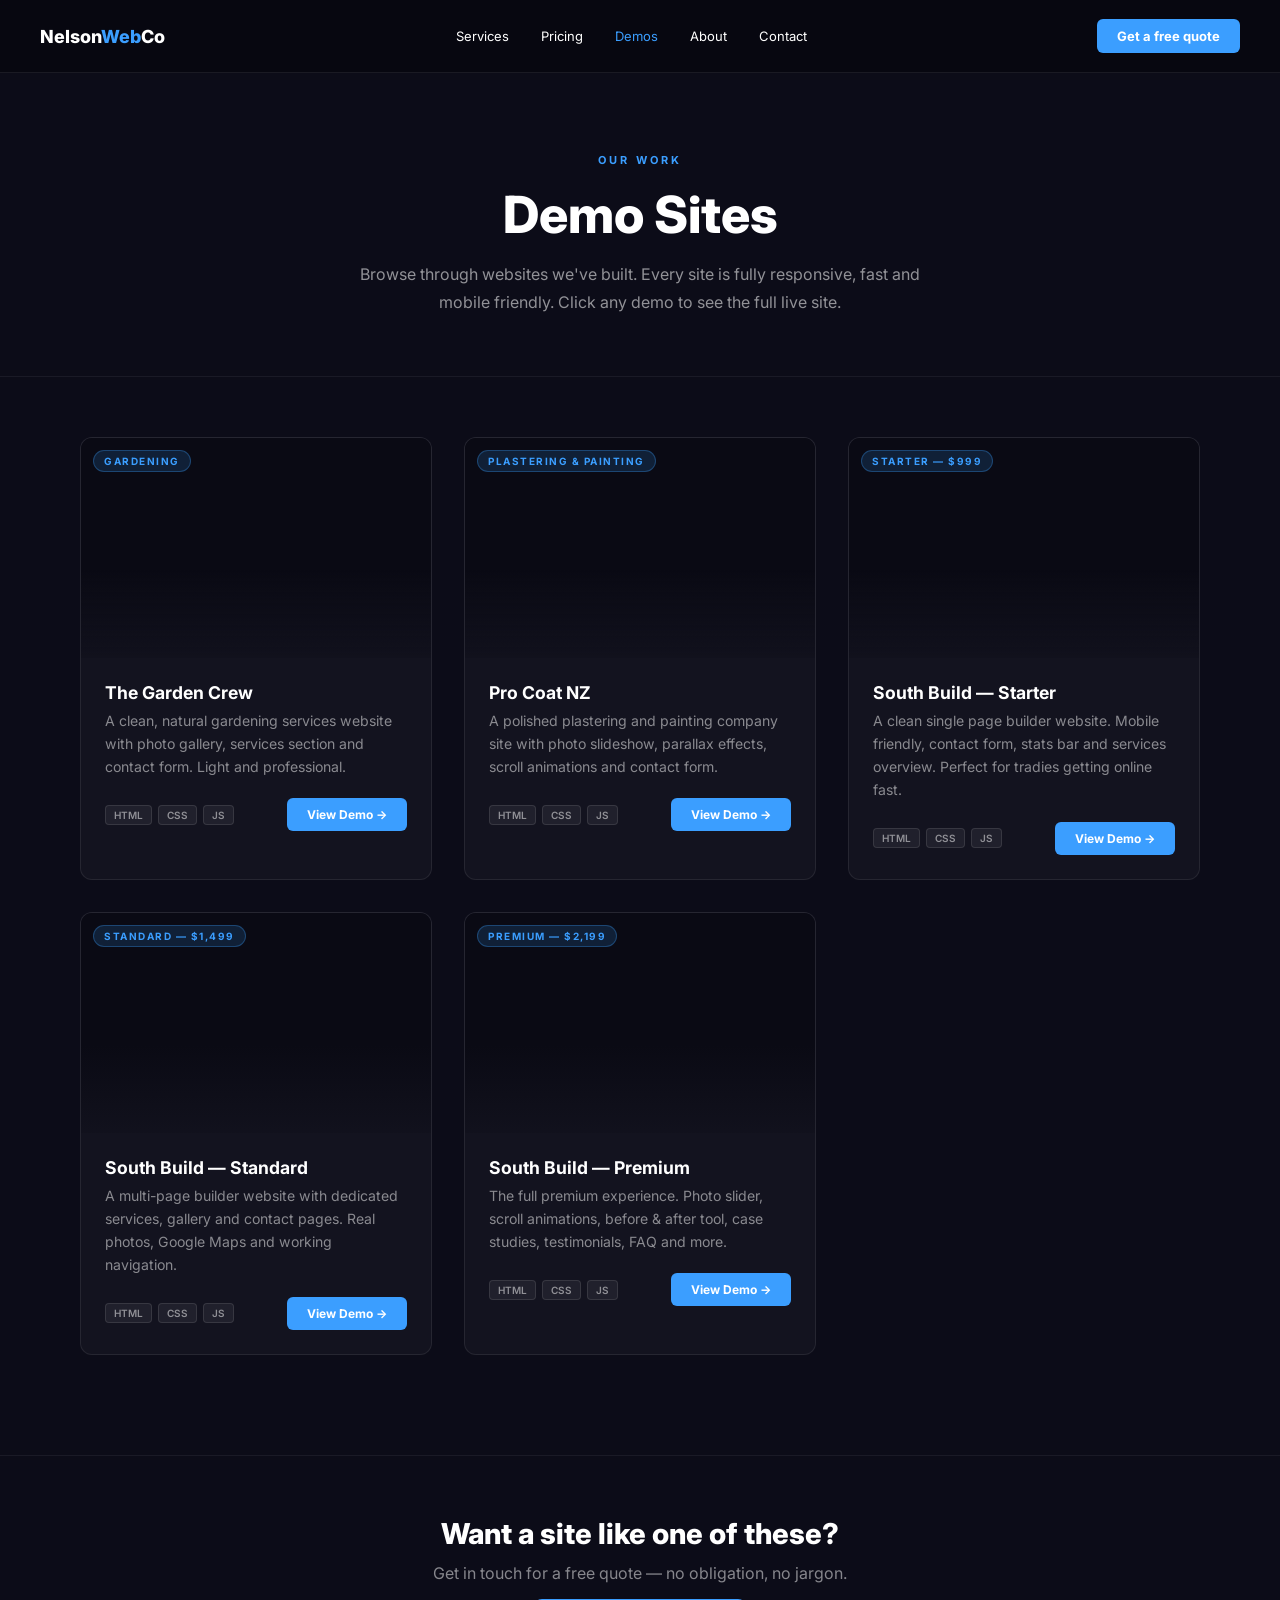
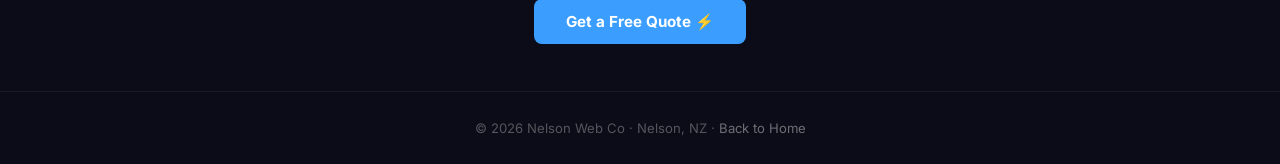
==== demos.html @ 29612edc "Add files via upload" ====
<!DOCTYPE html>
<html lang="en">
<head>
<meta charset="UTF-8">
<meta name="viewport" content="width=device-width, initial-scale=1.0">
<title>Demos | Nelson Web Co</title>
<link rel="preconnect" href="https://fonts.googleapis.com">
<link rel="preconnect" href="https://fonts.gstatic.com" crossorigin>
<link href="https://fonts.googleapis.com/css2?family=Inter:wght@300;400;500;600;700&display=swap" rel="stylesheet">
<style>
  * { margin:0; padding:0; box-sizing:border-box; }
  html { scroll-behavior:smooth; }
  body { font-family:'Inter', sans-serif; background:#0c0c18; color:#fff; }

  /* NAV */
  .nav { display:flex; justify-content:space-between; align-items:center; padding:1.2rem 2.5rem; border-bottom:1px solid rgba(255,255,255,0.08); background:rgba(8,8,16,0.95); position:sticky; top:0; z-index:100; backdrop-filter:blur(10px); }
  .nav-logo { font-size:18px; font-weight:800; color:#fff; text-decoration:none; }
  .nav-logo span { color:#3b9eff; }
  .nav-links { display:flex; gap:2rem; }
  .nav-links a { font-size:13px; color:#fff; text-decoration:none; cursor:pointer; transition:color 0.2s; }
  .nav-links a:hover, .nav-links a.active { color:#3b9eff; }
  .nav-cta { background:#3b9eff; color:#fff; border:none; padding:9px 20px; border-radius:6px; font-size:13px; cursor:pointer; font-weight:700; transition:background 0.2s; text-decoration:none; }
  .nav-cta:hover { background:#2b8ef0; }

  /* HERO */
  .hero { padding:80px 2.5rem 60px; text-align:center; border-bottom:1px solid rgba(255,255,255,0.06); }
  .hero-label { font-size:11px; font-weight:700; letter-spacing:3px; text-transform:uppercase; color:#3b9eff; margin-bottom:16px; }
  .hero h1 { font-size:clamp(2rem, 5vw, 3.2rem); font-weight:800; margin-bottom:16px; }
  .hero p { color:rgba(255,255,255,0.55); font-size:1rem; max-width:560px; margin:0 auto; line-height:1.7; }

  /* DEMOS GRID */
  .demos { padding:60px 2.5rem 100px; max-width:1200px; margin:0 auto; }
  .demos-grid { display:grid; grid-template-columns:repeat(auto-fit, minmax(340px, 1fr)); gap:32px; }

  .demo-card {
    background:#13131f;
    border:1px solid rgba(255,255,255,0.08);
    border-radius:12px;
    overflow:hidden;
    transition:transform .3s ease, box-shadow .3s ease;
  }
  .demo-card:hover { transform:translateY(-6px); box-shadow:0 20px 40px rgba(0,0,0,0.4); }

  .demo-preview {
    position:relative; overflow:hidden;
    height:220px; background:#0a0a14;
  }
  .demo-preview iframe {
    width:200%; height:200%;
    transform:scale(0.5); transform-origin:top left;
    border:none; pointer-events:none;
  }
  .demo-preview-overlay {
    position:absolute; inset:0;
    background:linear-gradient(180deg, transparent 60%, rgba(19,19,31,0.8) 100%);
  }
  .demo-tag {
    position:absolute; top:12px; left:12px;
    background:rgba(59,158,255,0.15);
    border:1px solid rgba(59,158,255,0.3);
    color:#3b9eff; font-size:10px; font-weight:700;
    letter-spacing:1.5px; text-transform:uppercase;
    padding:4px 10px; border-radius:20px;
  }

  .demo-info { padding:24px; }
  .demo-info h3 { font-size:1.1rem; font-weight:700; margin-bottom:6px; }
  .demo-info p { color:rgba(255,255,255,0.5); font-size:.88rem; line-height:1.65; margin-bottom:20px; }
  .demo-footer { display:flex; align-items:center; justify-content:space-between; gap:12px; flex-wrap:wrap; }
  .demo-tech { display:flex; gap:6px; flex-wrap:wrap; }
  .demo-tech span {
    background:rgba(255,255,255,0.06);
    border:1px solid rgba(255,255,255,0.1);
    color:rgba(255,255,255,0.5);
    font-size:10px; font-weight:600;
    padding:3px 8px; border-radius:4px;
  }
  .demo-btn {
    background:#3b9eff; color:#fff;
    padding:9px 20px; border-radius:6px;
    font-size:12px; font-weight:700;
    text-decoration:none; white-space:nowrap;
    transition:background .2s;
  }
  .demo-btn:hover { background:#2b8ef0; }

  /* CTA */
  .cta { text-align:center; padding:60px 2.5rem; border-top:1px solid rgba(255,255,255,0.06); }
  .cta h2 { font-size:1.8rem; font-weight:800; margin-bottom:12px; }
  .cta p { color:rgba(255,255,255,0.5); margin-bottom:28px; }
  .cta-btn { background:#3b9eff; color:#fff; padding:13px 32px; border-radius:8px; font-size:.95rem; font-weight:700; text-decoration:none; transition:background .2s; }
  .cta-btn:hover { background:#2b8ef0; }

  /* FOOTER */
  footer { text-align:center; padding:28px; border-top:1px solid rgba(255,255,255,0.06); color:rgba(255,255,255,0.3); font-size:.82rem; }

  @media (max-width:768px) {
    .nav-links { display:none; }
    .demos-grid { grid-template-columns:1fr; }
    .hero { padding:60px 1.5rem 40px; }
    .demos { padding:40px 1.5rem 60px; }
  }
</style>
</head>
<body>

<nav class="nav">
  <a href="index.html" class="nav-logo">Nelson<span>Web</span>Co</a>
  <div class="nav-links">
    <a href="index.html#services">Services</a>
    <a href="index.html#pricing">Pricing</a>
    <a href="demos.html" class="active">Demos</a>
    <a href="index.html#about">About</a>
    <a href="index.html#contact">Contact</a>
  </div>
  <a href="index.html#contact" class="nav-cta">Get a free quote</a>
</nav>

<div class="hero">
  <div class="hero-label">Our Work</div>
  <h1>Demo Sites</h1>
  <p>Browse through websites we've built. Every site is fully responsive, fast and mobile friendly. Click any demo to see the full live site.</p>
</div>

<div class="demos">
  <div class="demos-grid">

    <!-- The Garden Crew -->
    <div class="demo-card">
      <div class="demo-preview">
        <iframe src="https://the-garden-crew.vercel.app" title="The Garden Crew"></iframe>
        <div class="demo-preview-overlay"></div>
        <div class="demo-tag">Gardening</div>
      </div>
      <div class="demo-info">
        <h3>The Garden Crew</h3>
        <p>A clean, natural gardening services website with photo gallery, services section and contact form. Light and professional.</p>
        <div class="demo-footer">
          <div class="demo-tech">
            <span>HTML</span><span>CSS</span><span>JS</span>
          </div>
          <a href="https://the-garden-crew.vercel.app" target="_blank" class="demo-btn">View Demo →</a>
        </div>
      </div>
    </div>

    <!-- Pro Coat NZ -->
    <div class="demo-card">
      <div class="demo-preview">
        <iframe src="https://pro-coat-nz.vercel.app" title="Pro Coat NZ"></iframe>
        <div class="demo-preview-overlay"></div>
        <div class="demo-tag">Plastering & Painting</div>
      </div>
      <div class="demo-info">
        <h3>Pro Coat NZ</h3>
        <p>A polished plastering and painting company site with photo slideshow, parallax effects, scroll animations and contact form.</p>
        <div class="demo-footer">
          <div class="demo-tech">
            <span>HTML</span><span>CSS</span><span>JS</span>
          </div>
          <a href="https://pro-coat-nz.vercel.app" target="_blank" class="demo-btn">View Demo →</a>
        </div>
      </div>
    </div>

    <!-- South Build Starter -->
    <div class="demo-card">
      <div class="demo-preview">
        <iframe src="https://south-build-starter.vercel.app" title="South Build Starter"></iframe>
        <div class="demo-preview-overlay"></div>
        <div class="demo-tag">Starter — $999</div>
      </div>
      <div class="demo-info">
        <h3>South Build — Starter</h3>
        <p>A clean single page builder website. Mobile friendly, contact form, stats bar and services overview. Perfect for tradies getting online fast.</p>
        <div class="demo-footer">
          <div class="demo-tech">
            <span>HTML</span><span>CSS</span><span>JS</span>
          </div>
          <a href="https://south-build-starter.vercel.app" target="_blank" class="demo-btn">View Demo →</a>
        </div>
      </div>
    </div>

    <!-- South Build Standard -->
    <div class="demo-card">
      <div class="demo-preview">
        <iframe src="https://south-build-standard.vercel.app" title="South Build Standard"></iframe>
        <div class="demo-preview-overlay"></div>
        <div class="demo-tag">Standard — $1,499</div>
      </div>
      <div class="demo-info">
        <h3>South Build — Standard</h3>
        <p>A multi-page builder website with dedicated services, gallery and contact pages. Real photos, Google Maps and working navigation.</p>
        <div class="demo-footer">
          <div class="demo-tech">
            <span>HTML</span><span>CSS</span><span>JS</span>
          </div>
          <a href="https://south-build-standard.vercel.app" target="_blank" class="demo-btn">View Demo →</a>
        </div>
      </div>
    </div>

    <!-- South Build Premium -->
    <div class="demo-card">
      <div class="demo-preview">
        <iframe src="https://south-build-premium.vercel.app" title="South Build Premium"></iframe>
        <div class="demo-preview-overlay"></div>
        <div class="demo-tag">Premium — $2,199</div>
      </div>
      <div class="demo-info">
        <h3>South Build — Premium</h3>
        <p>The full premium experience. Photo slider, scroll animations, before & after tool, case studies, testimonials, FAQ and more.</p>
        <div class="demo-footer">
          <div class="demo-tech">
            <span>HTML</span><span>CSS</span><span>JS</span>
          </div>
          <a href="https://south-build-premium.vercel.app" target="_blank" class="demo-btn">View Demo →</a>
        </div>
      </div>
    </div>

  </div>
</div>

<div class="cta">
  <h2>Want a site like one of these?</h2>
  <p>Get in touch for a free quote — no obligation, no jargon.</p>
  <a href="index.html#contact" class="cta-btn">Get a Free Quote ⚡</a>
</div>

<footer>
  © 2026 Nelson Web Co · Nelson, NZ · <a href="index.html" style="color:rgba(255,255,255,0.4); text-decoration:none;">Back to Home</a>
</footer>

</body>
</html>
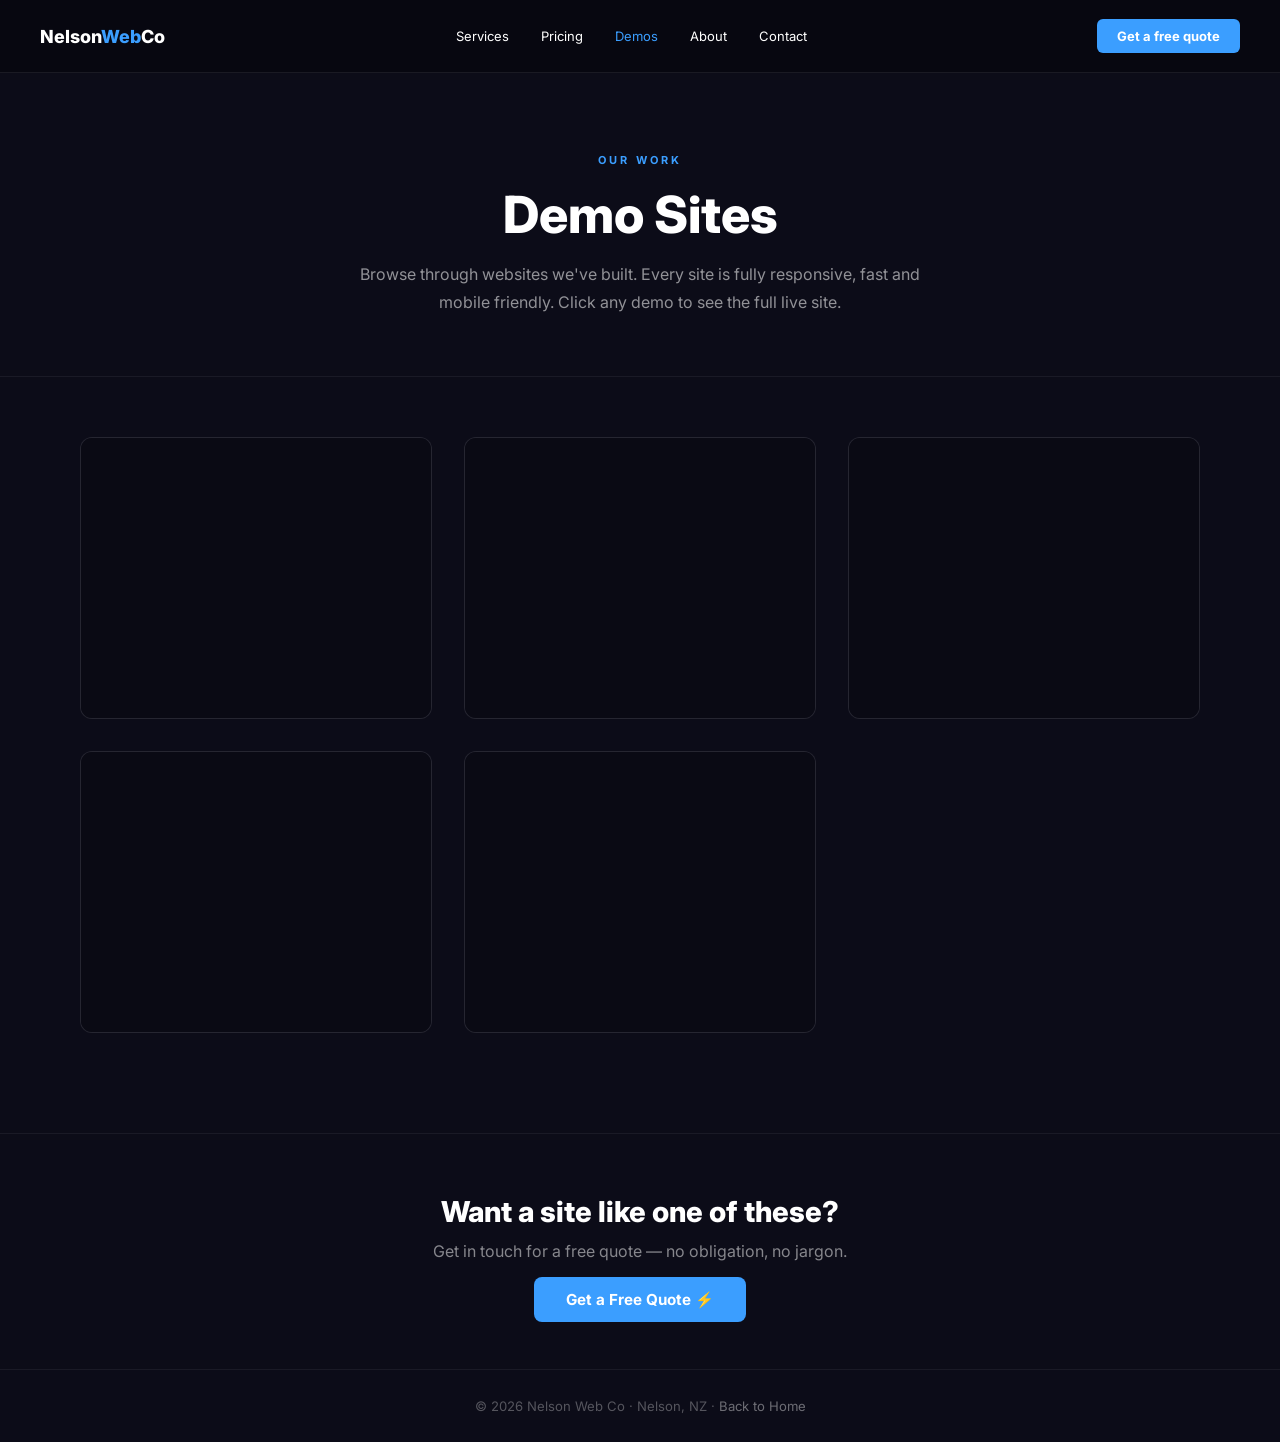
==== commit c8e8bba3: "Add files via upload" ====
--- a/demos.html
+++ b/demos.html
@@ -37,44 +37,52 @@
     border:1px solid rgba(255,255,255,0.08);
     border-radius:12px;
     overflow:hidden;
+    position:relative;
     transition:transform .3s ease, box-shadow .3s ease;
   }
   .demo-card:hover { transform:translateY(-6px); box-shadow:0 20px 40px rgba(0,0,0,0.4); }
 
   .demo-preview {
     position:relative; overflow:hidden;
-    height:220px; background:#0a0a14;
+    height:280px; background:#0a0a14;
   }
   .demo-preview iframe {
     width:200%; height:200%;
     transform:scale(0.5); transform-origin:top left;
     border:none; pointer-events:none;
   }
-  .demo-preview-overlay {
-    position:absolute; inset:0;
-    background:linear-gradient(180deg, transparent 60%, rgba(19,19,31,0.8) 100%);
-  }
-  .demo-tag {
-    position:absolute; top:12px; left:12px;
-    background:rgba(59,158,255,0.15);
-    border:1px solid rgba(59,158,255,0.3);
-    color:#3b9eff; font-size:10px; font-weight:700;
-    letter-spacing:1.5px; text-transform:uppercase;
-    padding:4px 10px; border-radius:20px;
-  }
-
-  .demo-info { padding:24px; }
-  .demo-info h3 { font-size:1.1rem; font-weight:700; margin-bottom:6px; }
-  .demo-info p { color:rgba(255,255,255,0.5); font-size:.88rem; line-height:1.65; margin-bottom:20px; }
-  .demo-footer { display:flex; align-items:center; justify-content:space-between; gap:12px; flex-wrap:wrap; }
-  .demo-tech { display:flex; gap:6px; flex-wrap:wrap; }
+  .demo-tag { display:none; }
+
+  /* Hover overlay */
+  .demo-hover {
+    position:absolute; inset:0; z-index:3;
+    background:rgba(10,10,20,0.92);
+    display:flex; flex-direction:column;
+    justify-content:center; align-items:center;
+    padding:28px; text-align:center;
+    opacity:0; transform:translateY(10px);
+    transition:opacity .3s ease, transform .3s ease;
+  }
+  .demo-card:hover .demo-hover { opacity:1; transform:translateY(0); }
+  .demo-hover h3 { font-size:1.2rem; font-weight:700; color:#fff; margin-bottom:10px; }
+  .demo-hover p { color:rgba(255,255,255,0.7); font-size:.88rem; line-height:1.65; margin-bottom:20px; }
+  .demo-hover-footer { display:flex; align-items:center; gap:10px; flex-wrap:wrap; justify-content:center; }
+  .demo-tech { display:flex; gap:6px; flex-wrap:wrap; justify-content:center; }
   .demo-tech span {
-    background:rgba(255,255,255,0.06);
-    border:1px solid rgba(255,255,255,0.1);
-    color:rgba(255,255,255,0.5);
+    background:rgba(255,255,255,0.1);
+    border:1px solid rgba(255,255,255,0.2);
+    color:rgba(255,255,255,0.8);
     font-size:10px; font-weight:600;
     padding:3px 8px; border-radius:4px;
   }
+  .demo-btn {
+    background:#3b9eff; color:#fff;
+    padding:10px 22px; border-radius:6px;
+    font-size:12px; font-weight:700;
+    text-decoration:none; white-space:nowrap;
+    transition:background .2s; margin-top:8px;
+  }
+  .demo-btn:hover { background:#2b8ef0; }
   .demo-btn {
     background:#3b9eff; color:#fff;
     padding:9px 20px; border-radius:6px;
@@ -123,98 +131,68 @@
 </div>
 
 <div class="demos">
-  <div class="demos-grid">
-
-    <!-- The Garden Crew -->
+    <div class="demos-grid">
+
     <div class="demo-card">
       <div class="demo-preview">
         <iframe src="https://the-garden-crew.vercel.app" title="The Garden Crew"></iframe>
-        <div class="demo-preview-overlay"></div>
         <div class="demo-tag">Gardening</div>
-      </div>
-      <div class="demo-info">
-        <h3>The Garden Crew</h3>
-        <p>A clean, natural gardening services website with photo gallery, services section and contact form. Light and professional.</p>
-        <div class="demo-footer">
-          <div class="demo-tech">
-            <span>HTML</span><span>CSS</span><span>JS</span>
-          </div>
+        <div class="demo-hover">
+          <h3>The Garden Crew</h3>
+          <p>A clean, natural gardening services website with photo gallery, services section and contact form. Light and professional.</p>
+          <div class="demo-tech"><span>HTML</span><span>CSS</span><span>JS</span></div>
           <a href="https://the-garden-crew.vercel.app" target="_blank" class="demo-btn">View Demo →</a>
         </div>
       </div>
     </div>
 
-    <!-- Pro Coat NZ -->
     <div class="demo-card">
       <div class="demo-preview">
         <iframe src="https://pro-coat-nz.vercel.app" title="Pro Coat NZ"></iframe>
-        <div class="demo-preview-overlay"></div>
         <div class="demo-tag">Plastering & Painting</div>
-      </div>
-      <div class="demo-info">
-        <h3>Pro Coat NZ</h3>
-        <p>A polished plastering and painting company site with photo slideshow, parallax effects, scroll animations and contact form.</p>
-        <div class="demo-footer">
-          <div class="demo-tech">
-            <span>HTML</span><span>CSS</span><span>JS</span>
-          </div>
+        <div class="demo-hover">
+          <h3>Pro Coat NZ</h3>
+          <p>A polished plastering and painting company site with photo slideshow, parallax effects, scroll animations and contact form.</p>
+          <div class="demo-tech"><span>HTML</span><span>CSS</span><span>JS</span></div>
           <a href="https://pro-coat-nz.vercel.app" target="_blank" class="demo-btn">View Demo →</a>
         </div>
       </div>
     </div>
 
-    <!-- South Build Starter -->
-    <div class="demo-card">
-      <div class="demo-preview">
-        <iframe src="https://south-build-starter.vercel.app" title="South Build Starter"></iframe>
-        <div class="demo-preview-overlay"></div>
+    <div class="demo-card">
+      <div class="demo-preview">
+        <iframe src="https://south-build-starter.vercel.app" title="South Build — Starter"></iframe>
         <div class="demo-tag">Starter — $999</div>
-      </div>
-      <div class="demo-info">
-        <h3>South Build — Starter</h3>
-        <p>A clean single page builder website. Mobile friendly, contact form, stats bar and services overview. Perfect for tradies getting online fast.</p>
-        <div class="demo-footer">
-          <div class="demo-tech">
-            <span>HTML</span><span>CSS</span><span>JS</span>
-          </div>
+        <div class="demo-hover">
+          <h3>South Build — Starter</h3>
+          <p>A clean single page builder website. Mobile friendly, contact form, stats bar and services overview. Perfect for tradies getting online fast.</p>
+          <div class="demo-tech"><span>HTML</span><span>CSS</span><span>JS</span></div>
           <a href="https://south-build-starter.vercel.app" target="_blank" class="demo-btn">View Demo →</a>
         </div>
       </div>
     </div>
 
-    <!-- South Build Standard -->
-    <div class="demo-card">
-      <div class="demo-preview">
-        <iframe src="https://south-build-standard.vercel.app" title="South Build Standard"></iframe>
-        <div class="demo-preview-overlay"></div>
+    <div class="demo-card">
+      <div class="demo-preview">
+        <iframe src="https://south-build-standard.vercel.app" title="South Build — Standard"></iframe>
         <div class="demo-tag">Standard — $1,499</div>
-      </div>
-      <div class="demo-info">
-        <h3>South Build — Standard</h3>
-        <p>A multi-page builder website with dedicated services, gallery and contact pages. Real photos, Google Maps and working navigation.</p>
-        <div class="demo-footer">
-          <div class="demo-tech">
-            <span>HTML</span><span>CSS</span><span>JS</span>
-          </div>
+        <div class="demo-hover">
+          <h3>South Build — Standard</h3>
+          <p>A multi-page builder website with dedicated services, gallery and contact pages. Real photos, Google Maps and working navigation.</p>
+          <div class="demo-tech"><span>HTML</span><span>CSS</span><span>JS</span></div>
           <a href="https://south-build-standard.vercel.app" target="_blank" class="demo-btn">View Demo →</a>
         </div>
       </div>
     </div>
 
-    <!-- South Build Premium -->
-    <div class="demo-card">
-      <div class="demo-preview">
-        <iframe src="https://south-build-premium.vercel.app" title="South Build Premium"></iframe>
-        <div class="demo-preview-overlay"></div>
+    <div class="demo-card">
+      <div class="demo-preview">
+        <iframe src="https://south-build-premium.vercel.app" title="South Build — Premium"></iframe>
         <div class="demo-tag">Premium — $2,199</div>
-      </div>
-      <div class="demo-info">
-        <h3>South Build — Premium</h3>
-        <p>The full premium experience. Photo slider, scroll animations, before & after tool, case studies, testimonials, FAQ and more.</p>
-        <div class="demo-footer">
-          <div class="demo-tech">
-            <span>HTML</span><span>CSS</span><span>JS</span>
-          </div>
+        <div class="demo-hover">
+          <h3>South Build — Premium</h3>
+          <p>The full premium experience. Photo slider, scroll animations, before & after tool, case studies, testimonials, FAQ and more.</p>
+          <div class="demo-tech"><span>HTML</span><span>CSS</span><span>JS</span></div>
           <a href="https://south-build-premium.vercel.app" target="_blank" class="demo-btn">View Demo →</a>
         </div>
       </div>
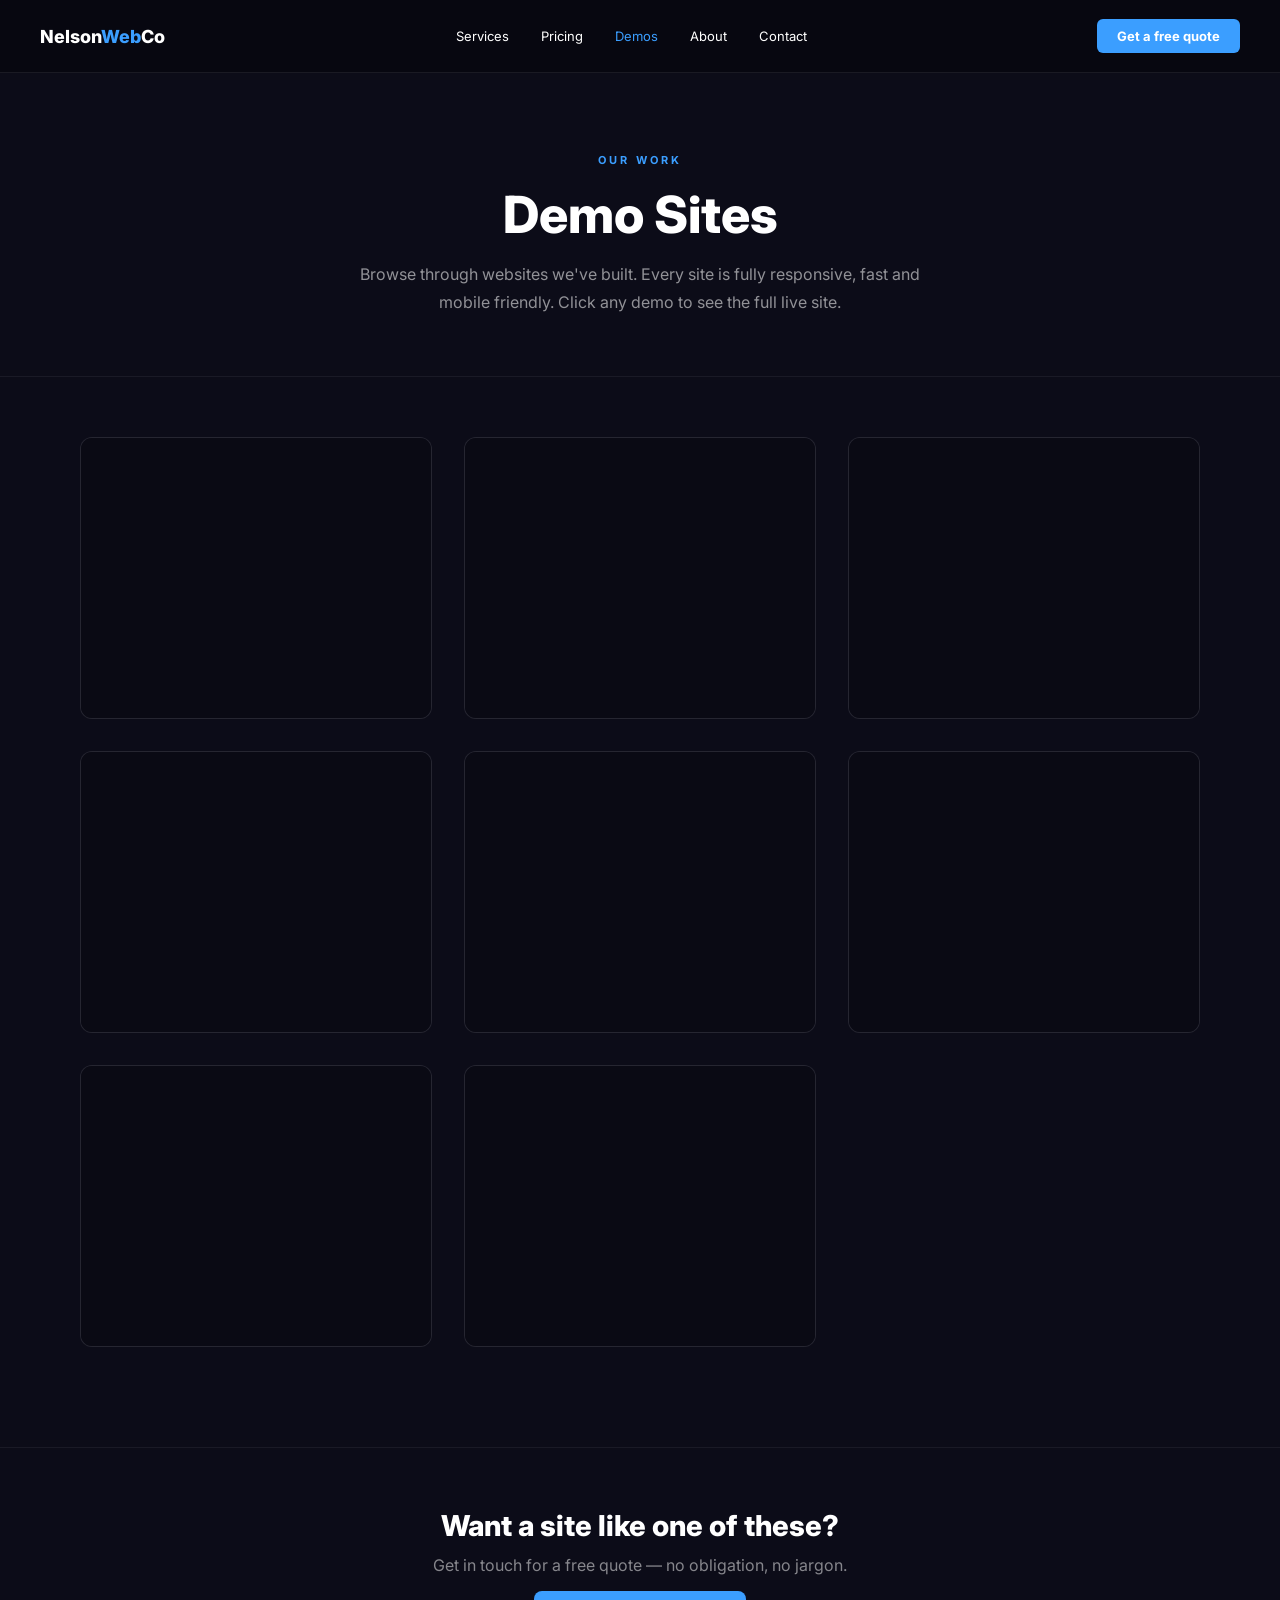
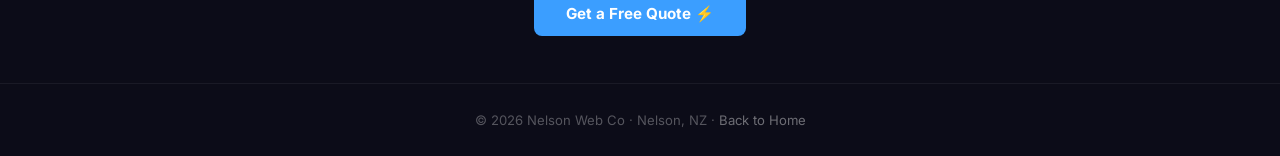
==== commit 6b4fdb11: "Add files via upload" ====
--- a/demos.html
+++ b/demos.html
@@ -198,6 +198,45 @@
       </div>
     </div>
 
+    <div class="demo-card">
+      <div class="demo-preview">
+        <iframe src="https://anchor-bloom.vercel.app/" title="Anchor & Bloom"></iframe>
+        <div class="demo-tag">Café</div>
+        <div class="demo-hover">
+          <h3>Anchor & Bloom</h3>
+          <p>A warm, inviting café website with full menu, photo gallery and online enquiry form — designed to feel like stepping through the door.</p>
+          <div class="demo-tech"><span>HTML</span><span>CSS</span><span>JS</span></div>
+          <a href="https://anchor-bloom.vercel.app/" target="_blank" class="demo-btn">View Demo →</a>
+        </div>
+      </div>
+    </div>
+
+    <div class="demo-card">
+      <div class="demo-preview">
+        <iframe src="https://harbor-co.vercel.app/" title="Harbour & Co"></iframe>
+        <div class="demo-tag">Real Estate</div>
+        <div class="demo-hover">
+          <h3>Harbour & Co</h3>
+          <p>A premium real estate site with a rotating hero showcase, full property listings and a full-scale photo gallery viewer for each home.</p>
+          <div class="demo-tech"><span>HTML</span><span>CSS</span><span>JS</span></div>
+          <a href="https://harbor-co.vercel.app/" target="_blank" class="demo-btn">View Demo →</a>
+        </div>
+      </div>
+    </div>
+
+    <div class="demo-card">
+      <div class="demo-preview">
+        <iframe src="https://nelson-legal.vercel.app/" title="Nelson Legal"></iframe>
+        <div class="demo-tag">Law Firm</div>
+        <div class="demo-hover">
+          <h3>Nelson Legal</h3>
+          <p>A polished, trustworthy law firm site with practice areas, team profiles and a straightforward consultation booking form.</p>
+          <div class="demo-tech"><span>HTML</span><span>CSS</span><span>JS</span></div>
+          <a href="https://nelson-legal.vercel.app/" target="_blank" class="demo-btn">View Demo →</a>
+        </div>
+      </div>
+    </div>
+
   </div>
 </div>
 
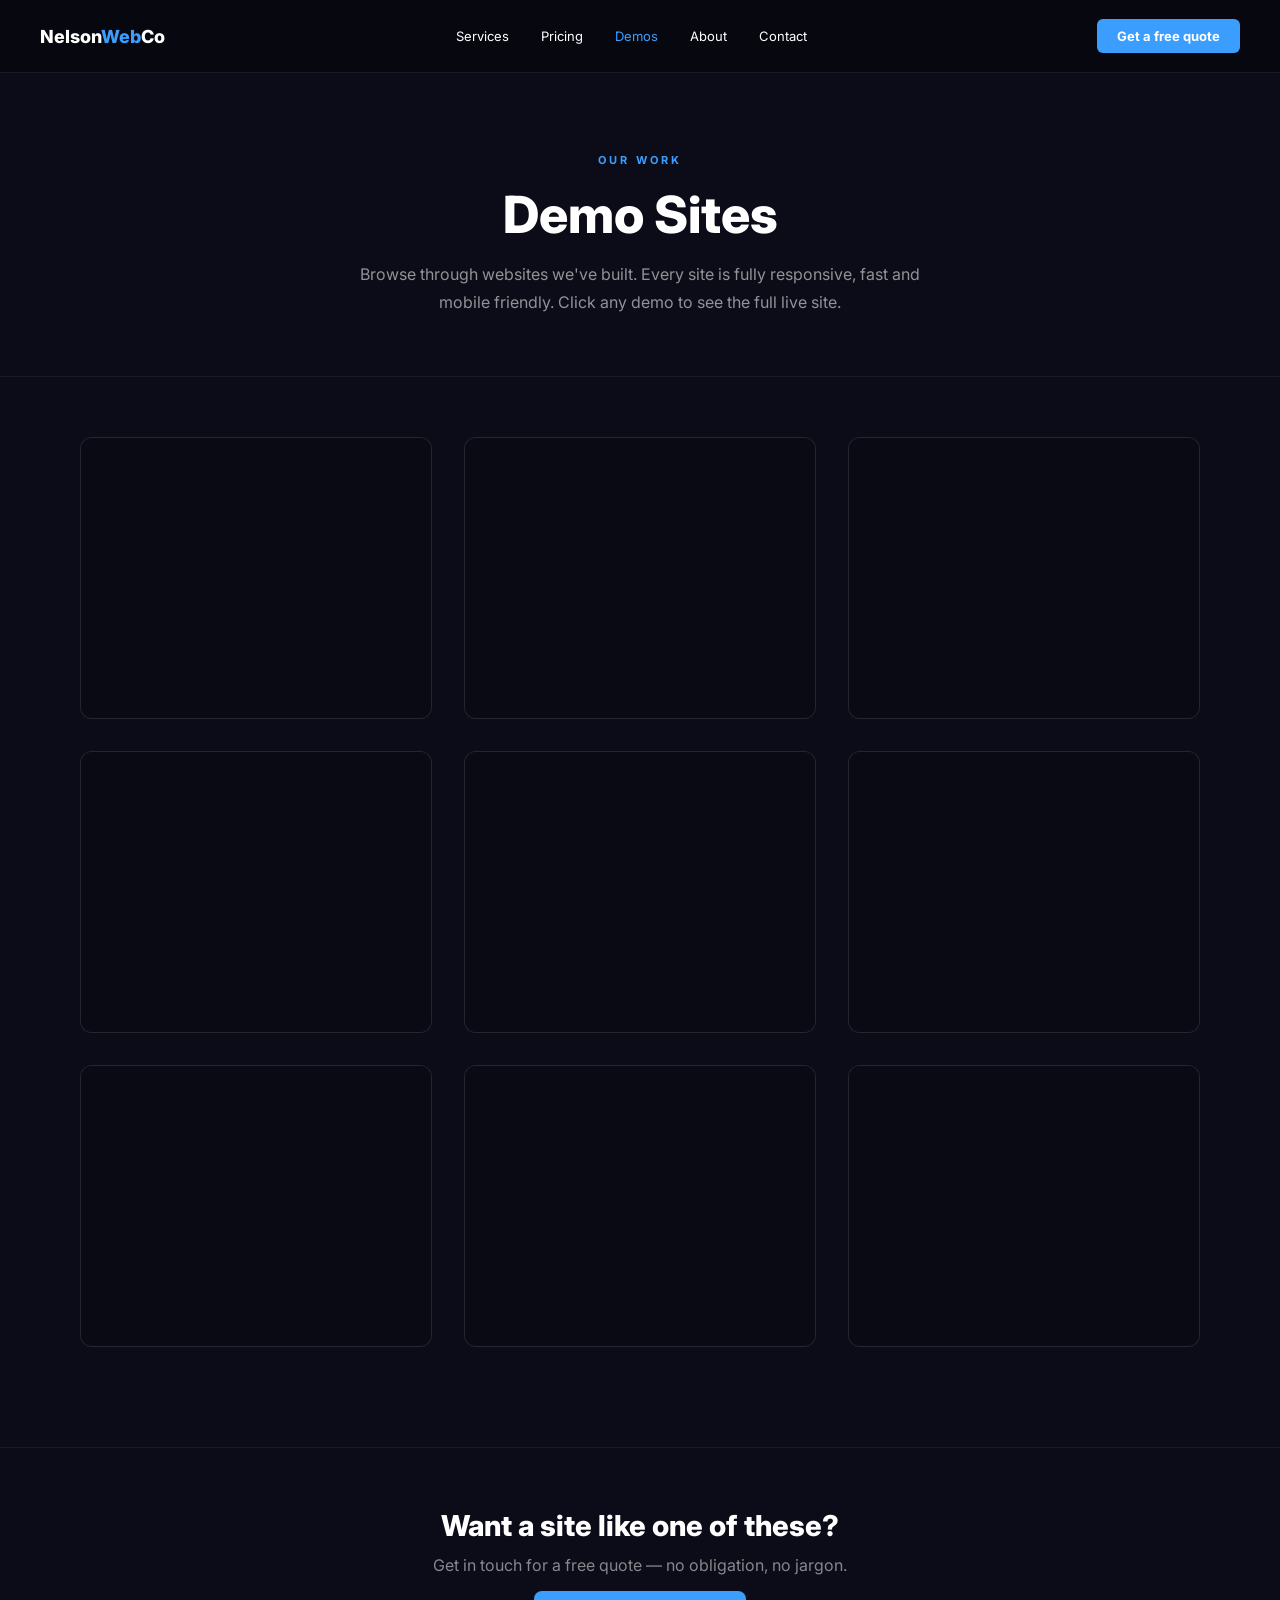
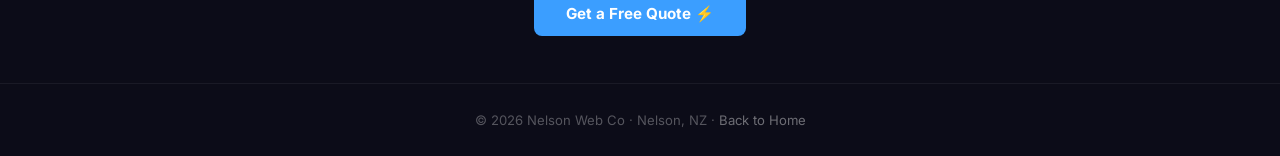
==== commit f5327ee5: "Add files via upload" ====
--- a/demos.html
+++ b/demos.html
@@ -142,6 +142,7 @@
           <p>A clean, natural gardening services website with photo gallery, services section and contact form. Light and professional.</p>
           <div class="demo-tech"><span>HTML</span><span>CSS</span><span>JS</span></div>
           <a href="https://the-garden-crew.vercel.app" target="_blank" class="demo-btn">View Demo →</a>
+          <a href="web-design-for-tradies-nelson.html" style="display:block;margin-top:10px;font-size:11px;color:rgba(255,255,255,0.5);text-decoration:underline;">Building for a trade? See what's included →</a>
         </div>
       </div>
     </div>
@@ -155,6 +156,7 @@
           <p>A polished plastering and painting company site with photo slideshow, parallax effects, scroll animations and contact form.</p>
           <div class="demo-tech"><span>HTML</span><span>CSS</span><span>JS</span></div>
           <a href="https://pro-coat-nz.vercel.app" target="_blank" class="demo-btn">View Demo →</a>
+          <a href="web-design-for-tradies-nelson.html" style="display:block;margin-top:10px;font-size:11px;color:rgba(255,255,255,0.5);text-decoration:underline;">Building for a trade? See what's included →</a>
         </div>
       </div>
     </div>
@@ -233,6 +235,19 @@
           <p>A polished, trustworthy law firm site with practice areas, team profiles and a straightforward consultation booking form.</p>
           <div class="demo-tech"><span>HTML</span><span>CSS</span><span>JS</span></div>
           <a href="https://nelson-legal.vercel.app/" target="_blank" class="demo-btn">View Demo →</a>
+        </div>
+      </div>
+    </div>
+
+    <div class="demo-card">
+      <div class="demo-preview">
+        <iframe src="https://luxury-hotel-tour.vercel.app/" title="360° Virtual Tour"></iframe>
+        <div class="demo-tag">360° Virtual Tour</div>
+        <div class="demo-hover">
+          <h3>360° Virtual Tour</h3>
+          <p>An interactive 360° walkthrough letting customers explore a property from their phone — click, drag, and walk between rooms. No app or headset needed.</p>
+          <div class="demo-tech"><span>HTML</span><span>CSS</span><span>JS</span></div>
+          <a href="https://luxury-hotel-tour.vercel.app/" target="_blank" class="demo-btn">View Demo →</a>
         </div>
       </div>
     </div>
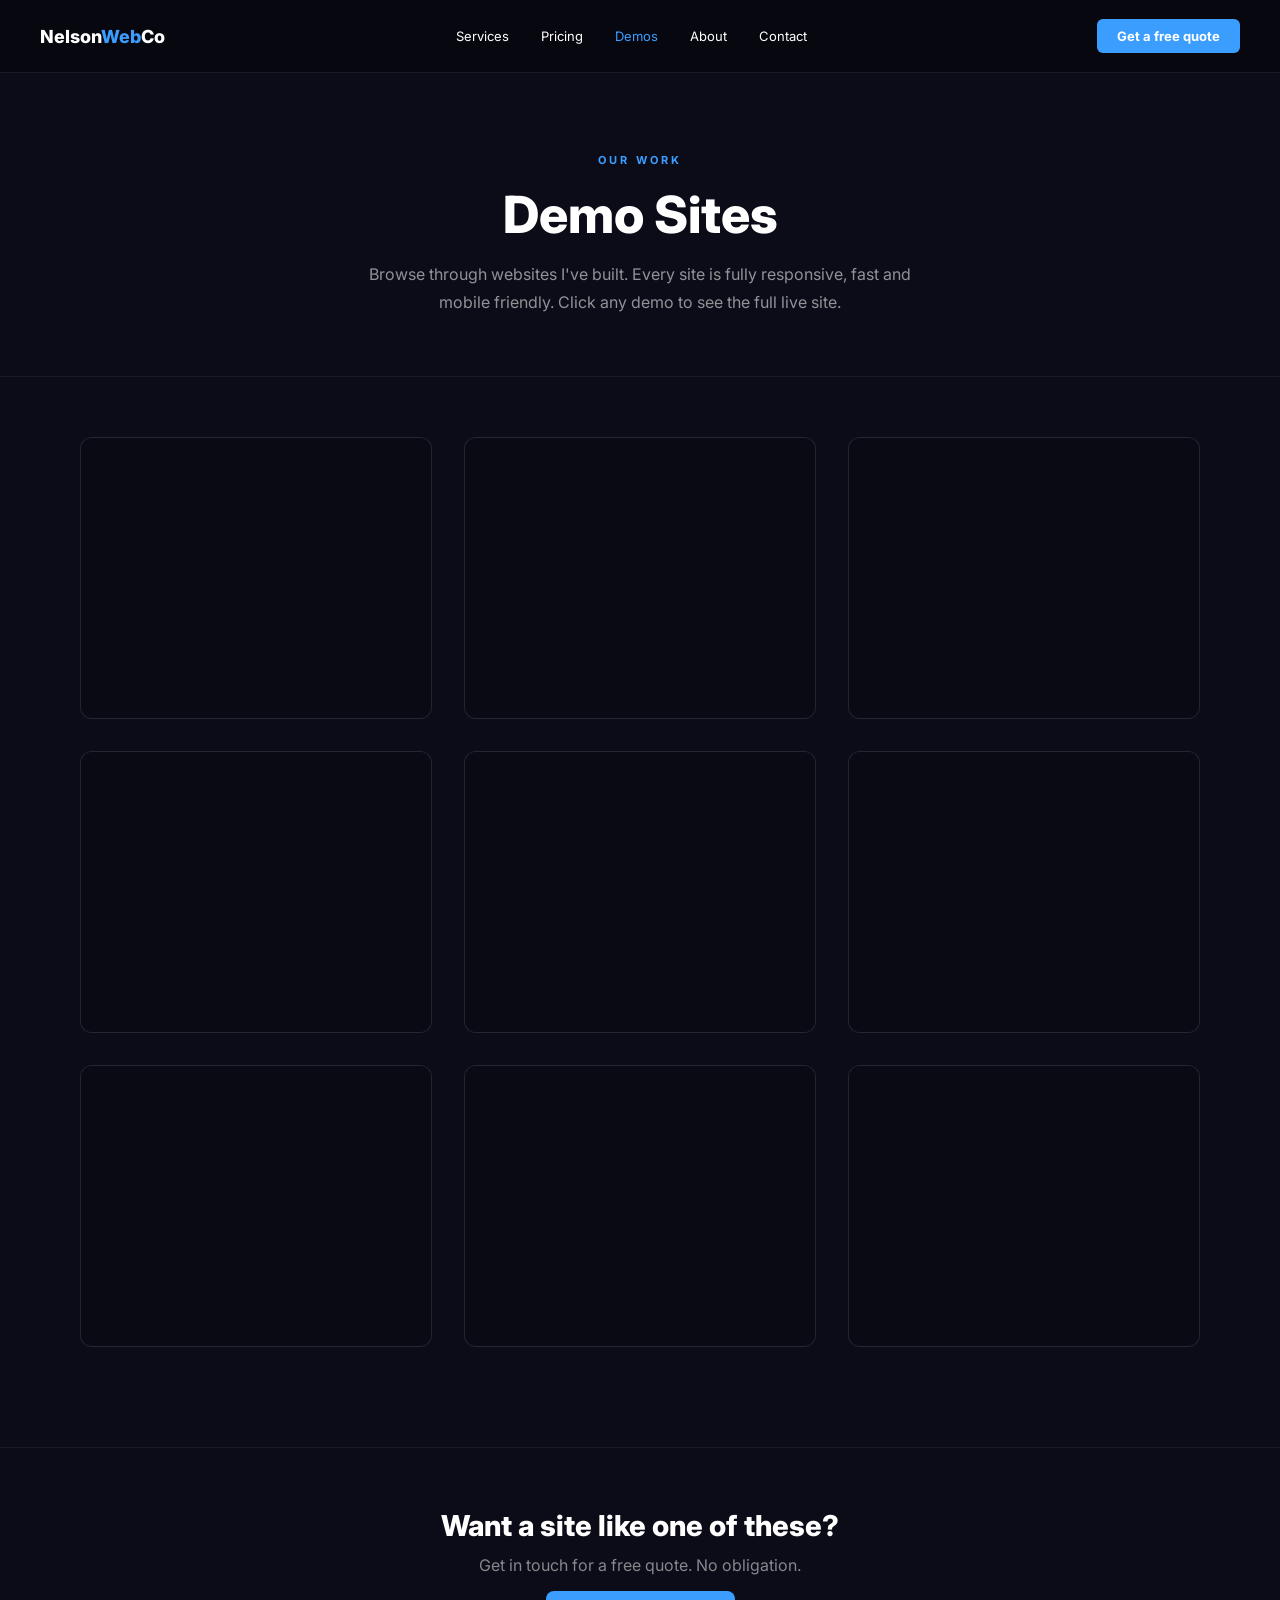
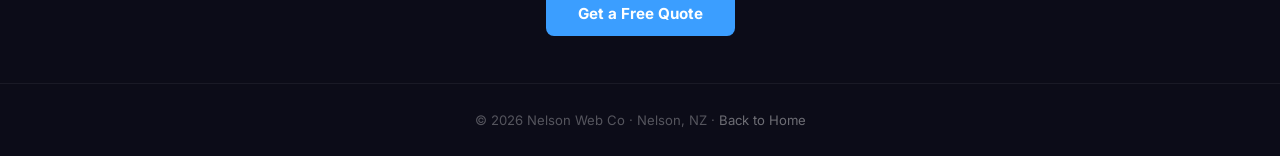
==== commit 46a9ee64: "Add files via upload" ====
--- a/demos.html
+++ b/demos.html
@@ -127,7 +127,7 @@
 <div class="hero">
   <div class="hero-label">Our Work</div>
   <h1>Demo Sites</h1>
-  <p>Browse through websites we've built. Every site is fully responsive, fast and mobile friendly. Click any demo to see the full live site.</p>
+  <p>Browse through websites I've built. Every site is fully responsive, fast and mobile friendly. Click any demo to see the full live site.</p>
 </div>
 
 <div class="demos">
@@ -163,23 +163,10 @@
 
     <div class="demo-card">
       <div class="demo-preview">
-        <iframe src="https://south-build-starter.vercel.app" title="South Build — Starter"></iframe>
-        <div class="demo-tag">Starter — $999</div>
-        <div class="demo-hover">
-          <h3>South Build — Starter</h3>
-          <p>A clean single page builder website. Mobile friendly, contact form, stats bar and services overview. Perfect for tradies getting online fast.</p>
-          <div class="demo-tech"><span>HTML</span><span>CSS</span><span>JS</span></div>
-          <a href="https://south-build-starter.vercel.app" target="_blank" class="demo-btn">View Demo →</a>
-        </div>
-      </div>
-    </div>
-
-    <div class="demo-card">
-      <div class="demo-preview">
-        <iframe src="https://south-build-standard.vercel.app" title="South Build — Standard"></iframe>
-        <div class="demo-tag">Standard — $1,499</div>
-        <div class="demo-hover">
-          <h3>South Build — Standard</h3>
+        <iframe src="https://south-build-standard.vercel.app" title="South Build: Multi-page Site"></iframe>
+        <div class="demo-tag">Builder</div>
+        <div class="demo-hover">
+          <h3>South Build: Multi-page Site</h3>
           <p>A multi-page builder website with dedicated services, gallery and contact pages. Real photos, Google Maps and working navigation.</p>
           <div class="demo-tech"><span>HTML</span><span>CSS</span><span>JS</span></div>
           <a href="https://south-build-standard.vercel.app" target="_blank" class="demo-btn">View Demo →</a>
@@ -189,11 +176,11 @@
 
     <div class="demo-card">
       <div class="demo-preview">
-        <iframe src="https://south-build-premium.vercel.app" title="South Build — Premium"></iframe>
-        <div class="demo-tag">Premium — $2,199</div>
-        <div class="demo-hover">
-          <h3>South Build — Premium</h3>
-          <p>The full premium experience. Photo slider, scroll animations, before & after tool, case studies, testimonials, FAQ and more.</p>
+        <iframe src="https://south-build-premium.vercel.app" title="South Build: Full Feature Site"></iframe>
+        <div class="demo-tag">Builder</div>
+        <div class="demo-hover">
+          <h3>South Build: Full Feature Site</h3>
+          <p>Every feature in one site. Photo slider, scroll animations, before & after tool, case studies, testimonials, FAQ and more.</p>
           <div class="demo-tech"><span>HTML</span><span>CSS</span><span>JS</span></div>
           <a href="https://south-build-premium.vercel.app" target="_blank" class="demo-btn">View Demo →</a>
         </div>
@@ -206,7 +193,7 @@
         <div class="demo-tag">Café</div>
         <div class="demo-hover">
           <h3>Anchor & Bloom</h3>
-          <p>A warm, inviting café website with full menu, photo gallery and online enquiry form — designed to feel like stepping through the door.</p>
+          <p>A warm, inviting café website with full menu, photo gallery and online enquiry form, designed to feel like stepping through the door.</p>
           <div class="demo-tech"><span>HTML</span><span>CSS</span><span>JS</span></div>
           <a href="https://anchor-bloom.vercel.app/" target="_blank" class="demo-btn">View Demo →</a>
         </div>
@@ -241,13 +228,25 @@
 
     <div class="demo-card">
       <div class="demo-preview">
-        <iframe src="https://luxury-hotel-tour.vercel.app/" title="360° Virtual Tour"></iframe>
+        <iframe src="https://luxury-hotel-tour-website.vercel.app/" title="360° Virtual Tour"></iframe>
         <div class="demo-tag">360° Virtual Tour</div>
         <div class="demo-hover">
           <h3>360° Virtual Tour</h3>
-          <p>An interactive 360° walkthrough letting customers explore a property from their phone — click, drag, and walk between rooms. No app or headset needed.</p>
-          <div class="demo-tech"><span>HTML</span><span>CSS</span><span>JS</span></div>
-          <a href="https://luxury-hotel-tour.vercel.app/" target="_blank" class="demo-btn">View Demo →</a>
+          <p>An interactive 360° walkthrough letting customers explore a property from their phone. Click, drag and walk between rooms. No app or headset needed.</p>
+          <div class="demo-tech"><span>HTML</span><span>CSS</span><span>JS</span></div>
+          <a href="https://luxury-hotel-tour-website.vercel.app/" target="_blank" class="demo-btn">View Demo →</a>
+        </div>
+      </div>
+    </div>
+    <div class="demo-card">
+      <div class="demo-preview">
+        <iframe src="https://southern-line-site-ecommerce.vercel.app/" title="Southern Line"></iframe>
+        <div class="demo-tag">Ecommerce</div>
+        <div class="demo-hover">
+          <h3>Southern Line</h3>
+          <p>A full ski and snowboard ecommerce concept with a live outfit builder, terrain-based gear kits and a full product catalogue with cart. Built to show what's possible beyond a normal brochure site.</p>
+          <div class="demo-tech"><span>HTML</span><span>CSS</span><span>JS</span></div>
+          <a href="https://southern-line-site-ecommerce.vercel.app/" target="_blank" class="demo-btn">View Demo →</a>
         </div>
       </div>
     </div>
@@ -257,8 +256,8 @@
 
 <div class="cta">
   <h2>Want a site like one of these?</h2>
-  <p>Get in touch for a free quote — no obligation, no jargon.</p>
-  <a href="index.html#contact" class="cta-btn">Get a Free Quote ⚡</a>
+  <p>Get in touch for a free quote. No obligation.</p>
+  <a href="index.html#contact" class="cta-btn">Get a Free Quote</a>
 </div>
 
 <footer>
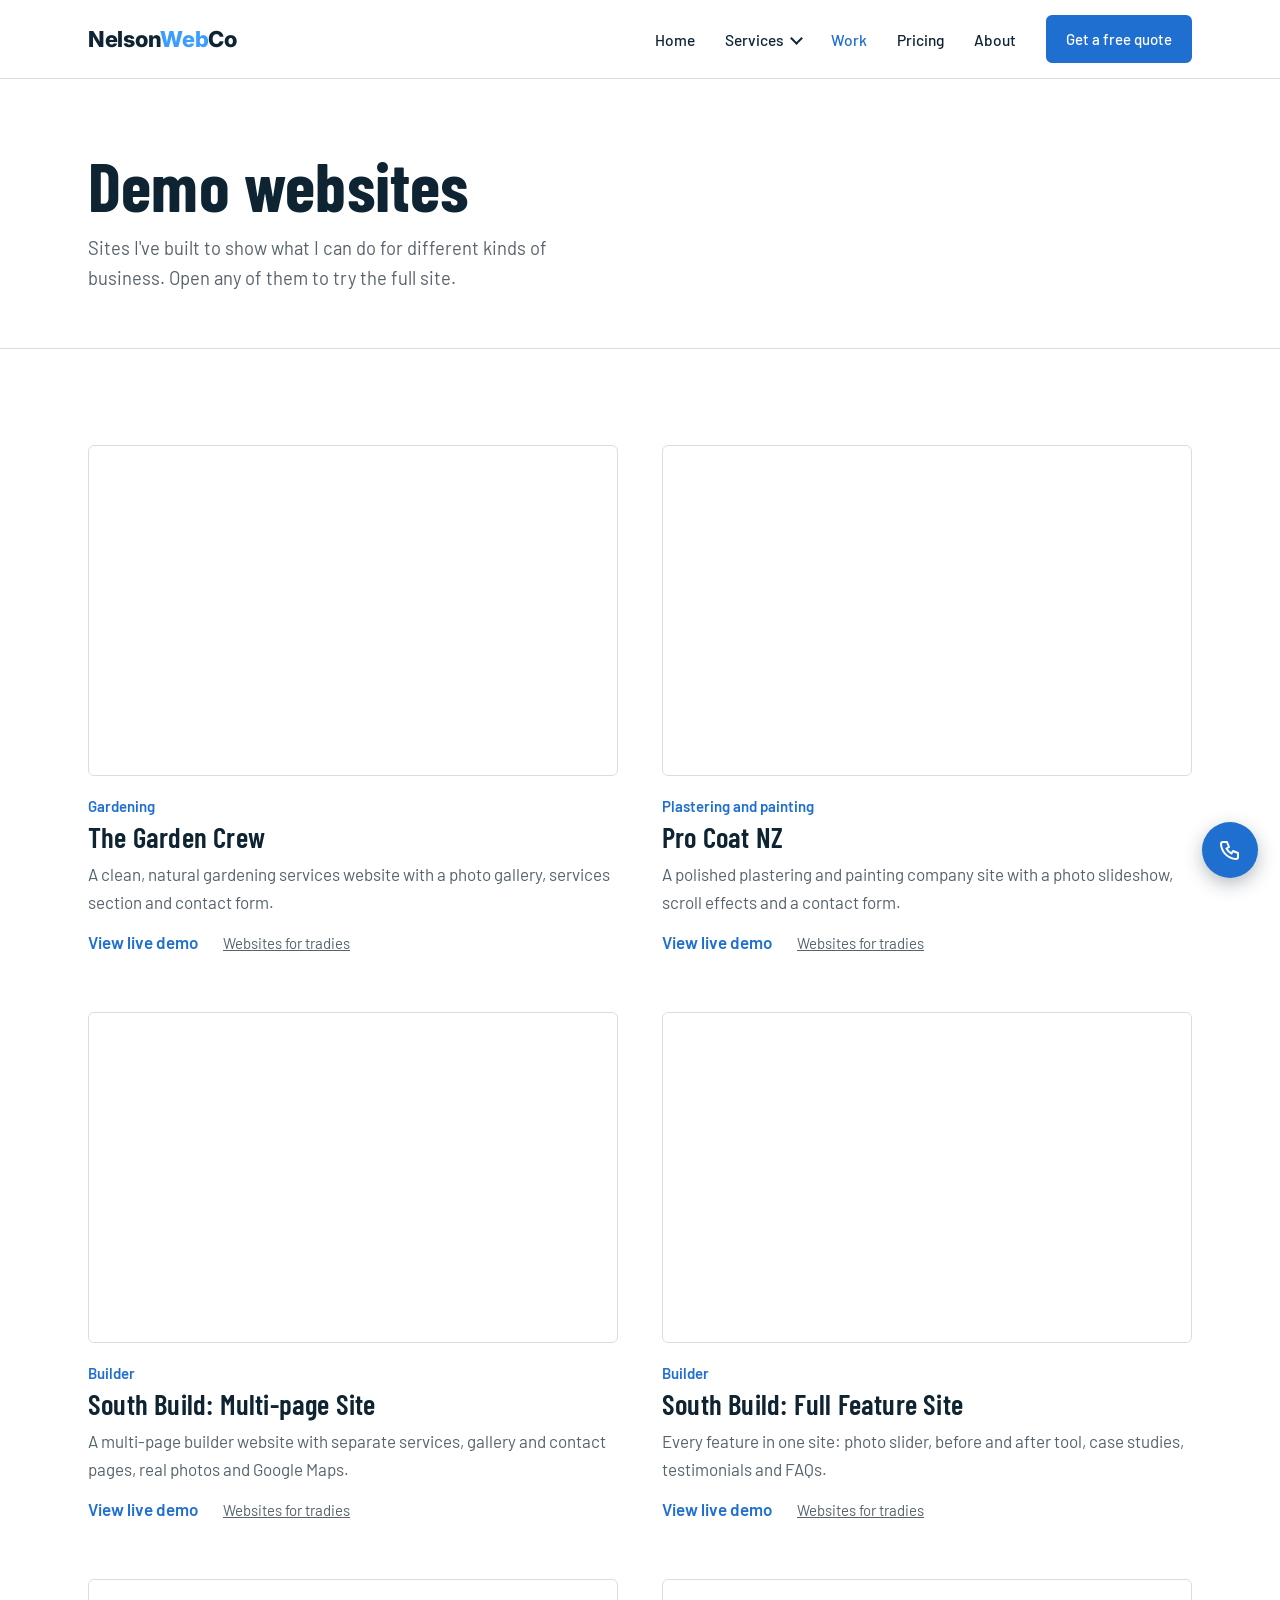
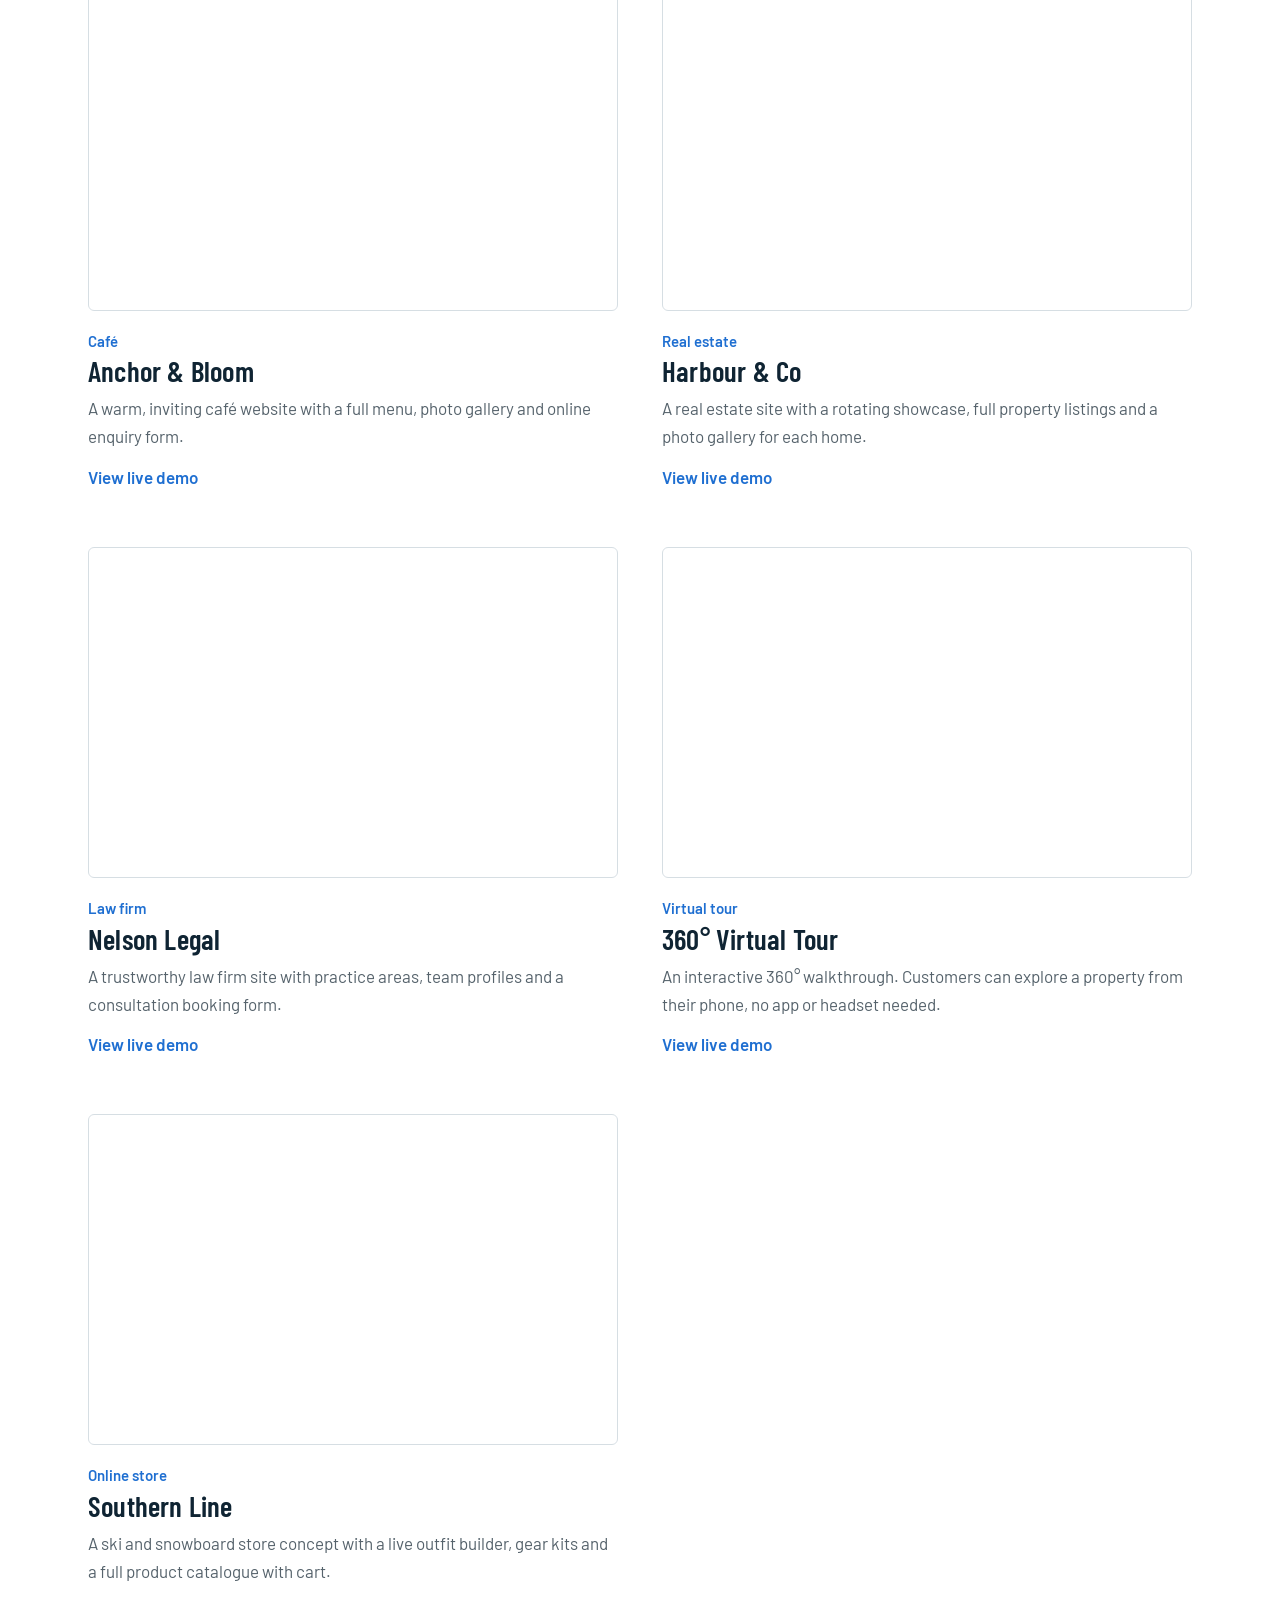
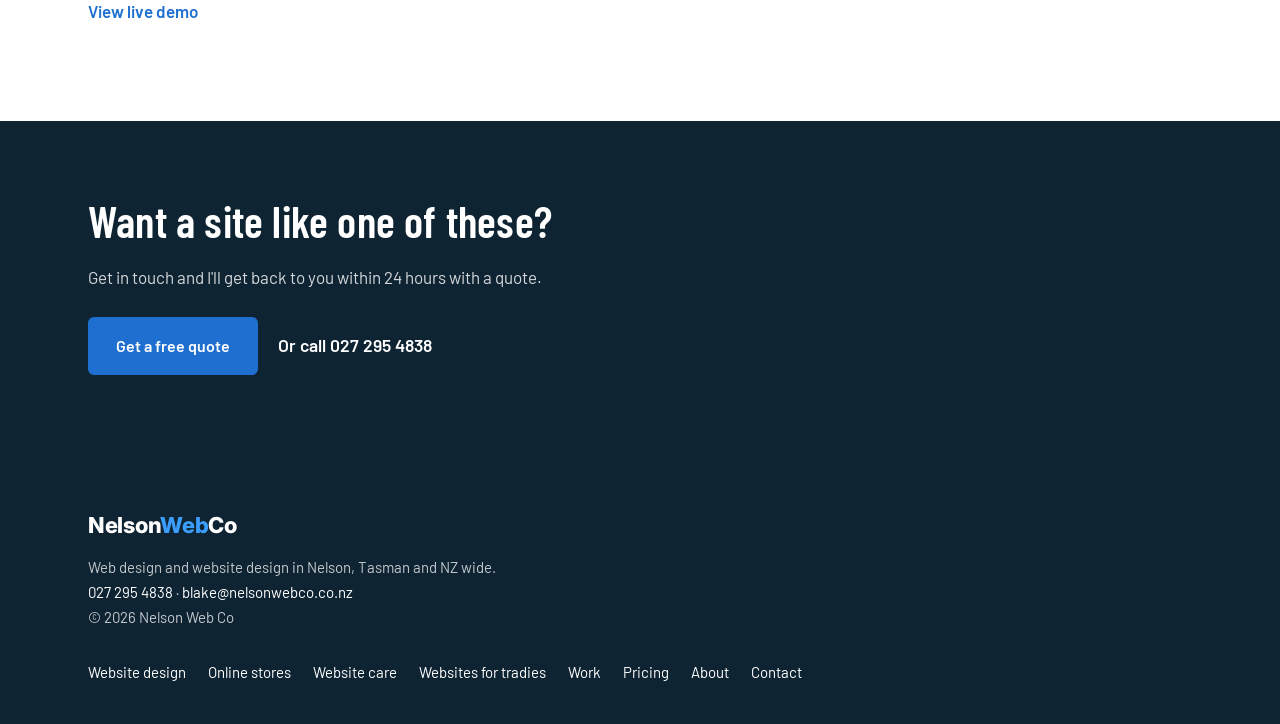
==== commit 20c4d987: "Add files via upload" ====
--- a/demos.html
+++ b/demos.html
@@ -2,267 +2,200 @@
 <html lang="en">
 <head>
 <meta charset="UTF-8">
+<meta name="google-site-verification" content="HaGPNc2p8Zy20Klq8-xdVHNBs4ULUk2R-k86jiQSSO0" />
+<script async src="https://www.googletagmanager.com/gtag/js?id=G-174FRW5CZJ"></script>
+<script>
+  window.dataLayer = window.dataLayer || [];
+  function gtag(){dataLayer.push(arguments);}
+  gtag('js', new Date());
+  gtag('config', 'G-174FRW5CZJ');
+</script>
 <meta name="viewport" content="width=device-width, initial-scale=1.0">
-<title>Demos | Nelson Web Co</title>
+<title>Work and Demo Websites | Nelson Web Co | Web Design Nelson</title>
+<meta name="description" content="Websites built by Nelson Web Co, a local web designer in Nelson. Tradie, café, real estate, law firm, online store and 360° tour examples.">
+<meta property="og:title" content="Work and Demo Websites | Nelson Web Co | Web Design Nelson">
+<meta property="og:description" content="Websites built by Nelson Web Co, a local web designer in Nelson. Tradie, café, real estate, law firm, online store and 360° tour examples.">
+<meta property="og:type" content="website">
+<meta property="og:url" content="https://nelsonwebco.co.nz/demos.html">
+<meta property="og:image" content="https://nelsonwebco.co.nz/images/hero-tahuna.jpg">
+<link rel="canonical" href="https://nelsonwebco.co.nz/demos.html" />
 <link rel="preconnect" href="https://fonts.googleapis.com">
 <link rel="preconnect" href="https://fonts.gstatic.com" crossorigin>
-<link href="https://fonts.googleapis.com/css2?family=Inter:wght@300;400;500;600;700&display=swap" rel="stylesheet">
-<style>
-  * { margin:0; padding:0; box-sizing:border-box; }
-  html { scroll-behavior:smooth; }
-  body { font-family:'Inter', sans-serif; background:#0c0c18; color:#fff; }
-
-  /* NAV */
-  .nav { display:flex; justify-content:space-between; align-items:center; padding:1.2rem 2.5rem; border-bottom:1px solid rgba(255,255,255,0.08); background:rgba(8,8,16,0.95); position:sticky; top:0; z-index:100; backdrop-filter:blur(10px); }
-  .nav-logo { font-size:18px; font-weight:800; color:#fff; text-decoration:none; }
-  .nav-logo span { color:#3b9eff; }
-  .nav-links { display:flex; gap:2rem; }
-  .nav-links a { font-size:13px; color:#fff; text-decoration:none; cursor:pointer; transition:color 0.2s; }
-  .nav-links a:hover, .nav-links a.active { color:#3b9eff; }
-  .nav-cta { background:#3b9eff; color:#fff; border:none; padding:9px 20px; border-radius:6px; font-size:13px; cursor:pointer; font-weight:700; transition:background 0.2s; text-decoration:none; }
-  .nav-cta:hover { background:#2b8ef0; }
-
-  /* HERO */
-  .hero { padding:80px 2.5rem 60px; text-align:center; border-bottom:1px solid rgba(255,255,255,0.06); }
-  .hero-label { font-size:11px; font-weight:700; letter-spacing:3px; text-transform:uppercase; color:#3b9eff; margin-bottom:16px; }
-  .hero h1 { font-size:clamp(2rem, 5vw, 3.2rem); font-weight:800; margin-bottom:16px; }
-  .hero p { color:rgba(255,255,255,0.55); font-size:1rem; max-width:560px; margin:0 auto; line-height:1.7; }
-
-  /* DEMOS GRID */
-  .demos { padding:60px 2.5rem 100px; max-width:1200px; margin:0 auto; }
-  .demos-grid { display:grid; grid-template-columns:repeat(auto-fit, minmax(340px, 1fr)); gap:32px; }
-
-  .demo-card {
-    background:#13131f;
-    border:1px solid rgba(255,255,255,0.08);
-    border-radius:12px;
-    overflow:hidden;
-    position:relative;
-    transition:transform .3s ease, box-shadow .3s ease;
-  }
-  .demo-card:hover { transform:translateY(-6px); box-shadow:0 20px 40px rgba(0,0,0,0.4); }
-
-  .demo-preview {
-    position:relative; overflow:hidden;
-    height:280px; background:#0a0a14;
-  }
-  .demo-preview iframe {
-    width:200%; height:200%;
-    transform:scale(0.5); transform-origin:top left;
-    border:none; pointer-events:none;
-  }
-  .demo-tag { display:none; }
-
-  /* Hover overlay */
-  .demo-hover {
-    position:absolute; inset:0; z-index:3;
-    background:rgba(10,10,20,0.92);
-    display:flex; flex-direction:column;
-    justify-content:center; align-items:center;
-    padding:28px; text-align:center;
-    opacity:0; transform:translateY(10px);
-    transition:opacity .3s ease, transform .3s ease;
-  }
-  .demo-card:hover .demo-hover { opacity:1; transform:translateY(0); }
-  .demo-hover h3 { font-size:1.2rem; font-weight:700; color:#fff; margin-bottom:10px; }
-  .demo-hover p { color:rgba(255,255,255,0.7); font-size:.88rem; line-height:1.65; margin-bottom:20px; }
-  .demo-hover-footer { display:flex; align-items:center; gap:10px; flex-wrap:wrap; justify-content:center; }
-  .demo-tech { display:flex; gap:6px; flex-wrap:wrap; justify-content:center; }
-  .demo-tech span {
-    background:rgba(255,255,255,0.1);
-    border:1px solid rgba(255,255,255,0.2);
-    color:rgba(255,255,255,0.8);
-    font-size:10px; font-weight:600;
-    padding:3px 8px; border-radius:4px;
-  }
-  .demo-btn {
-    background:#3b9eff; color:#fff;
-    padding:10px 22px; border-radius:6px;
-    font-size:12px; font-weight:700;
-    text-decoration:none; white-space:nowrap;
-    transition:background .2s; margin-top:8px;
-  }
-  .demo-btn:hover { background:#2b8ef0; }
-  .demo-btn {
-    background:#3b9eff; color:#fff;
-    padding:9px 20px; border-radius:6px;
-    font-size:12px; font-weight:700;
-    text-decoration:none; white-space:nowrap;
-    transition:background .2s;
-  }
-  .demo-btn:hover { background:#2b8ef0; }
-
-  /* CTA */
-  .cta { text-align:center; padding:60px 2.5rem; border-top:1px solid rgba(255,255,255,0.06); }
-  .cta h2 { font-size:1.8rem; font-weight:800; margin-bottom:12px; }
-  .cta p { color:rgba(255,255,255,0.5); margin-bottom:28px; }
-  .cta-btn { background:#3b9eff; color:#fff; padding:13px 32px; border-radius:8px; font-size:.95rem; font-weight:700; text-decoration:none; transition:background .2s; }
-  .cta-btn:hover { background:#2b8ef0; }
-
-  /* FOOTER */
-  footer { text-align:center; padding:28px; border-top:1px solid rgba(255,255,255,0.06); color:rgba(255,255,255,0.3); font-size:.82rem; }
-
-  @media (max-width:768px) {
-    .nav-links { display:none; }
-    .demos-grid { grid-template-columns:1fr; }
-    .hero { padding:60px 1.5rem 40px; }
-    .demos { padding:40px 1.5rem 60px; }
-  }
-</style>
+<link href="https://fonts.googleapis.com/css2?family=Barlow+Condensed:wght@500;600;700&family=Barlow:wght@400;500;600&family=Inter:wght@800&display=swap" rel="stylesheet">
+<link rel="stylesheet" href="styles.css">
+
 </head>
 <body>
 
-<nav class="nav">
-  <a href="index.html" class="nav-logo">Nelson<span>Web</span>Co</a>
-  <div class="nav-links">
-    <a href="index.html#services">Services</a>
-    <a href="index.html#pricing">Pricing</a>
-    <a href="demos.html" class="active">Demos</a>
-    <a href="index.html#about">About</a>
-    <a href="index.html#contact">Contact</a>
+<header class="nav solid" id="nav">
+  <div class="wrap">
+    <a href="index.html" class="logo" aria-label="Nelson Web Co home">Nelson<span>Web</span>Co</a>
+    <button class="menu-btn" id="menuBtn" aria-label="Open menu" aria-expanded="false">
+      <svg width="26" height="26" viewBox="0 0 24 24" fill="none" stroke="currentColor" stroke-width="2" stroke-linecap="round"><path d="M4 7h16M4 12h16M4 17h16"/></svg>
+    </button>
+    <ul class="nav-links" id="navLinks">
+      <li><a href="index.html">Home</a></li>
+      <li class="has-sub"><a href="web-design-nelson.html" class="sub-toggle">Services</a>
+        <ul class="sub">
+          <li><a href="web-design-nelson.html">Website design</a></li>
+          <li><a href="online-stores-nelson.html">Online stores</a></li>
+          <li><a href="website-care-nelson.html">Website care and hosting</a></li>
+          <li><a href="web-design-for-tradies-nelson.html">Websites for tradies</a></li>
+        </ul>
+      </li>
+      <li><a href="demos.html" aria-current="page">Work</a></li>
+      <li><a href="pricing.html">Pricing</a></li>
+      <li><a href="about.html">About</a></li>
+      <li><a href="contact.html" class="btn">Get a free quote</a></li>
+    </ul>
   </div>
-  <a href="index.html#contact" class="nav-cta">Get a free quote</a>
-</nav>
-
-<div class="hero">
-  <div class="hero-label">Our Work</div>
-  <h1>Demo Sites</h1>
-  <p>Browse through websites I've built. Every site is fully responsive, fast and mobile friendly. Click any demo to see the full live site.</p>
-</div>
-
-<div class="demos">
-    <div class="demos-grid">
-
-    <div class="demo-card">
-      <div class="demo-preview">
-        <iframe src="https://the-garden-crew.vercel.app" title="The Garden Crew"></iframe>
-        <div class="demo-tag">Gardening</div>
-        <div class="demo-hover">
-          <h3>The Garden Crew</h3>
-          <p>A clean, natural gardening services website with photo gallery, services section and contact form. Light and professional.</p>
-          <div class="demo-tech"><span>HTML</span><span>CSS</span><span>JS</span></div>
-          <a href="https://the-garden-crew.vercel.app" target="_blank" class="demo-btn">View Demo →</a>
-          <a href="web-design-for-tradies-nelson.html" style="display:block;margin-top:10px;font-size:11px;color:rgba(255,255,255,0.5);text-decoration:underline;">Building for a trade? See what's included →</a>
-        </div>
+</header>
+
+<main>
+
+  <div class="banner plain">
+    <div class="banner-inner">
+      <div class="banner-box">
+        <h1>Demo websites</h1>
+        <p>Sites I've built to show what I can do for different kinds of business. Open any of them to try the full site.</p>
       </div>
     </div>
-
-    <div class="demo-card">
-      <div class="demo-preview">
-        <iframe src="https://pro-coat-nz.vercel.app" title="Pro Coat NZ"></iframe>
-        <div class="demo-tag">Plastering & Painting</div>
-        <div class="demo-hover">
-          <h3>Pro Coat NZ</h3>
-          <p>A polished plastering and painting company site with photo slideshow, parallax effects, scroll animations and contact form.</p>
-          <div class="demo-tech"><span>HTML</span><span>CSS</span><span>JS</span></div>
-          <a href="https://pro-coat-nz.vercel.app" target="_blank" class="demo-btn">View Demo →</a>
-          <a href="web-design-for-tradies-nelson.html" style="display:block;margin-top:10px;font-size:11px;color:rgba(255,255,255,0.5);text-decoration:underline;">Building for a trade? See what's included →</a>
-        </div>
-      </div>
-    </div>
-
-    <div class="demo-card">
-      <div class="demo-preview">
-        <iframe src="https://south-build-standard.vercel.app" title="South Build: Multi-page Site"></iframe>
-        <div class="demo-tag">Builder</div>
-        <div class="demo-hover">
-          <h3>South Build: Multi-page Site</h3>
-          <p>A multi-page builder website with dedicated services, gallery and contact pages. Real photos, Google Maps and working navigation.</p>
-          <div class="demo-tech"><span>HTML</span><span>CSS</span><span>JS</span></div>
-          <a href="https://south-build-standard.vercel.app" target="_blank" class="demo-btn">View Demo →</a>
-        </div>
-      </div>
-    </div>
-
-    <div class="demo-card">
-      <div class="demo-preview">
-        <iframe src="https://south-build-premium.vercel.app" title="South Build: Full Feature Site"></iframe>
-        <div class="demo-tag">Builder</div>
-        <div class="demo-hover">
-          <h3>South Build: Full Feature Site</h3>
-          <p>Every feature in one site. Photo slider, scroll animations, before & after tool, case studies, testimonials, FAQ and more.</p>
-          <div class="demo-tech"><span>HTML</span><span>CSS</span><span>JS</span></div>
-          <a href="https://south-build-premium.vercel.app" target="_blank" class="demo-btn">View Demo →</a>
-        </div>
-      </div>
-    </div>
-
-    <div class="demo-card">
-      <div class="demo-preview">
-        <iframe src="https://anchor-bloom.vercel.app/" title="Anchor & Bloom"></iframe>
-        <div class="demo-tag">Café</div>
-        <div class="demo-hover">
-          <h3>Anchor & Bloom</h3>
-          <p>A warm, inviting café website with full menu, photo gallery and online enquiry form, designed to feel like stepping through the door.</p>
-          <div class="demo-tech"><span>HTML</span><span>CSS</span><span>JS</span></div>
-          <a href="https://anchor-bloom.vercel.app/" target="_blank" class="demo-btn">View Demo →</a>
-        </div>
-      </div>
-    </div>
-
-    <div class="demo-card">
-      <div class="demo-preview">
-        <iframe src="https://harbor-co.vercel.app/" title="Harbour & Co"></iframe>
-        <div class="demo-tag">Real Estate</div>
-        <div class="demo-hover">
-          <h3>Harbour & Co</h3>
-          <p>A premium real estate site with a rotating hero showcase, full property listings and a full-scale photo gallery viewer for each home.</p>
-          <div class="demo-tech"><span>HTML</span><span>CSS</span><span>JS</span></div>
-          <a href="https://harbor-co.vercel.app/" target="_blank" class="demo-btn">View Demo →</a>
-        </div>
-      </div>
-    </div>
-
-    <div class="demo-card">
-      <div class="demo-preview">
-        <iframe src="https://nelson-legal.vercel.app/" title="Nelson Legal"></iframe>
-        <div class="demo-tag">Law Firm</div>
-        <div class="demo-hover">
-          <h3>Nelson Legal</h3>
-          <p>A polished, trustworthy law firm site with practice areas, team profiles and a straightforward consultation booking form.</p>
-          <div class="demo-tech"><span>HTML</span><span>CSS</span><span>JS</span></div>
-          <a href="https://nelson-legal.vercel.app/" target="_blank" class="demo-btn">View Demo →</a>
-        </div>
-      </div>
-    </div>
-
-    <div class="demo-card">
-      <div class="demo-preview">
-        <iframe src="https://luxury-hotel-tour-website.vercel.app/" title="360° Virtual Tour"></iframe>
-        <div class="demo-tag">360° Virtual Tour</div>
-        <div class="demo-hover">
-          <h3>360° Virtual Tour</h3>
-          <p>An interactive 360° walkthrough letting customers explore a property from their phone. Click, drag and walk between rooms. No app or headset needed.</p>
-          <div class="demo-tech"><span>HTML</span><span>CSS</span><span>JS</span></div>
-          <a href="https://luxury-hotel-tour-website.vercel.app/" target="_blank" class="demo-btn">View Demo →</a>
-        </div>
-      </div>
-    </div>
-    <div class="demo-card">
-      <div class="demo-preview">
-        <iframe src="https://southern-line-site-ecommerce.vercel.app/" title="Southern Line"></iframe>
-        <div class="demo-tag">Ecommerce</div>
-        <div class="demo-hover">
-          <h3>Southern Line</h3>
-          <p>A full ski and snowboard ecommerce concept with a live outfit builder, terrain-based gear kits and a full product catalogue with cart. Built to show what's possible beyond a normal brochure site.</p>
-          <div class="demo-tech"><span>HTML</span><span>CSS</span><span>JS</span></div>
-          <a href="https://southern-line-site-ecommerce.vercel.app/" target="_blank" class="demo-btn">View Demo →</a>
-        </div>
-      </div>
-    </div>
-
   </div>
-</div>
-
-<div class="cta">
-  <h2>Want a site like one of these?</h2>
-  <p>Get in touch for a free quote. No obligation.</p>
-  <a href="index.html#contact" class="cta-btn">Get a Free Quote</a>
-</div>
+
+  <section>
+    <div class="wrap demo-list">
+      <article class="demo">
+        <a class="frame" href="https://the-garden-crew.vercel.app" target="_blank" rel="noopener" aria-label="Open the The Garden Crew demo">
+          <iframe src="https://the-garden-crew.vercel.app" title="The Garden Crew preview" loading="lazy" tabindex="-1" aria-hidden="true"></iframe>
+        </a>
+        <div class="demo-info">
+          <div class="kind">Gardening</div>
+          <h2>The Garden Crew</h2>
+          <p>A clean, natural gardening services website with a photo gallery, services section and contact form.</p>
+          <a href="https://the-garden-crew.vercel.app" target="_blank" rel="noopener" class="view">View live demo</a>
+          <a href="web-design-for-tradies-nelson.html" class="sub-link">Websites for tradies</a>
+        </div>
+      </article>
+      <article class="demo">
+        <a class="frame" href="https://pro-coat-nz.vercel.app" target="_blank" rel="noopener" aria-label="Open the Pro Coat NZ demo">
+          <iframe src="https://pro-coat-nz.vercel.app" title="Pro Coat NZ preview" loading="lazy" tabindex="-1" aria-hidden="true"></iframe>
+        </a>
+        <div class="demo-info">
+          <div class="kind">Plastering and painting</div>
+          <h2>Pro Coat NZ</h2>
+          <p>A polished plastering and painting company site with a photo slideshow, scroll effects and a contact form.</p>
+          <a href="https://pro-coat-nz.vercel.app" target="_blank" rel="noopener" class="view">View live demo</a>
+          <a href="web-design-for-tradies-nelson.html" class="sub-link">Websites for tradies</a>
+        </div>
+      </article>
+      <article class="demo">
+        <a class="frame" href="https://south-build-standard.vercel.app" target="_blank" rel="noopener" aria-label="Open the South Build: Multi-page Site demo">
+          <iframe src="https://south-build-standard.vercel.app" title="South Build: Multi-page Site preview" loading="lazy" tabindex="-1" aria-hidden="true"></iframe>
+        </a>
+        <div class="demo-info">
+          <div class="kind">Builder</div>
+          <h2>South Build: Multi-page Site</h2>
+          <p>A multi-page builder website with separate services, gallery and contact pages, real photos and Google Maps.</p>
+          <a href="https://south-build-standard.vercel.app" target="_blank" rel="noopener" class="view">View live demo</a>
+          <a href="web-design-for-tradies-nelson.html" class="sub-link">Websites for tradies</a>
+        </div>
+      </article>
+      <article class="demo">
+        <a class="frame" href="https://south-build-premium.vercel.app" target="_blank" rel="noopener" aria-label="Open the South Build: Full Feature Site demo">
+          <iframe src="https://south-build-premium.vercel.app" title="South Build: Full Feature Site preview" loading="lazy" tabindex="-1" aria-hidden="true"></iframe>
+        </a>
+        <div class="demo-info">
+          <div class="kind">Builder</div>
+          <h2>South Build: Full Feature Site</h2>
+          <p>Every feature in one site: photo slider, before and after tool, case studies, testimonials and FAQs.</p>
+          <a href="https://south-build-premium.vercel.app" target="_blank" rel="noopener" class="view">View live demo</a>
+          <a href="web-design-for-tradies-nelson.html" class="sub-link">Websites for tradies</a>
+        </div>
+      </article>
+      <article class="demo">
+        <a class="frame" href="https://anchor-bloom.vercel.app/" target="_blank" rel="noopener" aria-label="Open the Anchor &amp; Bloom demo">
+          <iframe src="https://anchor-bloom.vercel.app/" title="Anchor &amp; Bloom preview" loading="lazy" tabindex="-1" aria-hidden="true"></iframe>
+        </a>
+        <div class="demo-info">
+          <div class="kind">Café</div>
+          <h2>Anchor &amp; Bloom</h2>
+          <p>A warm, inviting café website with a full menu, photo gallery and online enquiry form.</p>
+          <a href="https://anchor-bloom.vercel.app/" target="_blank" rel="noopener" class="view">View live demo</a>
+        </div>
+      </article>
+      <article class="demo">
+        <a class="frame" href="https://harbor-co.vercel.app/" target="_blank" rel="noopener" aria-label="Open the Harbour &amp; Co demo">
+          <iframe src="https://harbor-co.vercel.app/" title="Harbour &amp; Co preview" loading="lazy" tabindex="-1" aria-hidden="true"></iframe>
+        </a>
+        <div class="demo-info">
+          <div class="kind">Real estate</div>
+          <h2>Harbour &amp; Co</h2>
+          <p>A real estate site with a rotating showcase, full property listings and a photo gallery for each home.</p>
+          <a href="https://harbor-co.vercel.app/" target="_blank" rel="noopener" class="view">View live demo</a>
+        </div>
+      </article>
+      <article class="demo">
+        <a class="frame" href="https://nelson-legal.vercel.app/" target="_blank" rel="noopener" aria-label="Open the Nelson Legal demo">
+          <iframe src="https://nelson-legal.vercel.app/" title="Nelson Legal preview" loading="lazy" tabindex="-1" aria-hidden="true"></iframe>
+        </a>
+        <div class="demo-info">
+          <div class="kind">Law firm</div>
+          <h2>Nelson Legal</h2>
+          <p>A trustworthy law firm site with practice areas, team profiles and a consultation booking form.</p>
+          <a href="https://nelson-legal.vercel.app/" target="_blank" rel="noopener" class="view">View live demo</a>
+        </div>
+      </article>
+      <article class="demo">
+        <a class="frame" href="https://luxury-hotel-tour-website.vercel.app/" target="_blank" rel="noopener" aria-label="Open the 360° Virtual Tour demo">
+          <iframe src="https://luxury-hotel-tour-website.vercel.app/" title="360° Virtual Tour preview" loading="lazy" tabindex="-1" aria-hidden="true"></iframe>
+        </a>
+        <div class="demo-info">
+          <div class="kind">Virtual tour</div>
+          <h2>360° Virtual Tour</h2>
+          <p>An interactive 360° walkthrough. Customers can explore a property from their phone, no app or headset needed.</p>
+          <a href="https://luxury-hotel-tour-website.vercel.app/" target="_blank" rel="noopener" class="view">View live demo</a>
+        </div>
+      </article>
+      <article class="demo">
+        <a class="frame" href="https://southern-line-site-ecommerce.vercel.app/" target="_blank" rel="noopener" aria-label="Open the Southern Line demo">
+          <iframe src="https://southern-line-site-ecommerce.vercel.app/" title="Southern Line preview" loading="lazy" tabindex="-1" aria-hidden="true"></iframe>
+        </a>
+        <div class="demo-info">
+          <div class="kind">Online store</div>
+          <h2>Southern Line</h2>
+          <p>A ski and snowboard store concept with a live outfit builder, gear kits and a full product catalogue with cart.</p>
+          <a href="https://southern-line-site-ecommerce.vercel.app/" target="_blank" rel="noopener" class="view">View live demo</a>
+        </div>
+      </article>
+    </div>
+  </section>
+  <section class="cta-band">
+    <div class="wrap">
+      <h2>Want a site like one of these?</h2>
+      <p>Get in touch and I'll get back to you within 24 hours with a quote.</p>
+      <div class="actions"><a href="contact.html" class="btn">Get a free quote</a><a href="tel:0272954838" class="phone-link">Or call 027 295 4838</a></div>
+    </div>
+  </section>
+</main>
 
 <footer>
-  © 2026 Nelson Web Co · Nelson, NZ · <a href="index.html" style="color:rgba(255,255,255,0.4); text-decoration:none;">Back to Home</a>
+  <div class="wrap">
+    <div>
+      <a href="index.html" class="logo">Nelson<span>Web</span>Co</a>
+      <p style="margin-top:12px;">Web design and website design in Nelson, Tasman and NZ wide.<br><a href="tel:0272954838">027 295 4838</a> · <a href="mailto:blake@nelsonwebco.co.nz">blake@nelsonwebco.co.nz</a><br>© <span id="yr">2026</span> Nelson Web Co</p>
+    </div>
+    <nav aria-label="Footer">
+      <a href="web-design-nelson.html">Website design</a><a href="online-stores-nelson.html">Online stores</a><a href="website-care-nelson.html">Website care</a><a href="web-design-for-tradies-nelson.html">Websites for tradies</a><a href="demos.html">Work</a><a href="pricing.html">Pricing</a><a href="about.html">About</a><a href="contact.html">Contact</a>
+    </nav>
+  </div>
 </footer>
 
+<button class="top-btn" id="topBtn" aria-label="Back to top">
+  <svg width="22" height="22" viewBox="0 0 24 24" fill="none" stroke="currentColor" stroke-width="2.2" stroke-linecap="round" stroke-linejoin="round"><path d="M12 19V5M5 12l7-7 7 7"/></svg>
+</button>
+<a class="call-fab" href="tel:0272954838" aria-label="Call Blake">
+  <svg width="24" height="24" viewBox="0 0 24 24" fill="none" stroke="currentColor" stroke-width="2" stroke-linecap="round" stroke-linejoin="round"><path d="M5 4h4l2 5-2.5 1.5a11 11 0 0 0 5 5L15 13l5 2v4a2 2 0 0 1-2 2A16 16 0 0 1 3 6a2 2 0 0 1 2-2z"/></svg>
+</a>
+<script src="site.js"></script>
 </body>
 </html>
--- a/styles.css
+++ b/styles.css
@@ -0,0 +1,365 @@
+/* ---------- Colours & type ---------- */
+  :root{
+    --navy:#0F2433;      /* harbour navy: text, footer */
+    --mist:#EEF3F5;      /* sea mist: alternate sections */
+    --white:#FFFFFF;
+    --stone:#56636C;     /* boulder grey: secondary text */
+    --rule:#D6DEE3;      /* lines */
+    --blue:#1F6FD1;      /* buttons & links on light backgrounds */
+    --blue-dark:#185BB0;
+    --logo-blue:#3B9EFF; /* logo only */
+    --head:'Barlow Condensed', 'Arial Narrow', sans-serif;
+    --body:'Barlow', 'Segoe UI', Arial, sans-serif;
+    --wrap:1160px;
+  }
+  *{margin:0;padding:0;box-sizing:border-box;}
+  html{scroll-behavior:smooth;}
+  body{font-family:var(--body);font-size:17px;line-height:1.65;color:var(--navy);background:var(--white);-webkit-font-smoothing:antialiased;}
+  img{max-width:100%;display:block;}
+  a{color:var(--blue);}
+  a:focus-visible,button:focus-visible,input:focus-visible,select:focus-visible,textarea:focus-visible{outline:3px solid var(--logo-blue);outline-offset:3px;}
+  .wrap{max-width:var(--wrap);margin:0 auto;padding:0 28px;}
+  h1,h2,h3{font-family:var(--head);font-weight:600;line-height:1.08;letter-spacing:.2px;}
+  h2{font-size:clamp(2rem,3.6vw,2.75rem);margin-bottom:18px;}
+  h3{font-size:1.45rem;margin-bottom:8px;}
+  p{max-width:68ch;}
+  .lead{font-size:1.12rem;color:var(--stone);}
+  section{padding:96px 0;}
+  section,#about{scroll-margin-top:78px;}
+  .mist{background:var(--mist);}
+
+  /* ---------- Logo (unchanged wordmark) ---------- */
+  .logo{font-family:'Inter',Arial,sans-serif;font-weight:800;font-size:22px;letter-spacing:-.3px;text-decoration:none;color:#fff;white-space:nowrap;}
+  .logo span{color:var(--logo-blue);}
+
+  /* ---------- Nav ---------- */
+  .nav{position:fixed;top:0;left:0;right:0;z-index:50;transition:background .25s,box-shadow .25s;}
+  .nav .wrap{display:flex;align-items:center;justify-content:space-between;height:78px;}
+  .nav-links{display:flex;align-items:center;gap:30px;list-style:none;}
+  .nav-links a{color:#fff;text-decoration:none;font-weight:500;font-size:15.5px;}
+  .nav-links a:hover{color:#cfe3ff;}
+  .nav-links .btn{padding:10px 18px;font-size:15px;}
+  .nav.solid{background:#fff;box-shadow:0 1px 0 var(--rule);}
+  .nav.solid .logo{color:var(--navy);}
+  .nav.solid .nav-links a{color:var(--navy);}
+  .nav.solid .nav-links a:hover{color:var(--blue);}
+  .nav.solid .nav-links a.btn{color:#fff;}
+  .menu-btn{display:none;background:none;border:0;color:#fff;cursor:pointer;padding:8px;}
+  .nav.solid .menu-btn{color:var(--navy);}
+
+  /* ---------- Buttons ---------- */
+  .btn{display:inline-block;background:var(--blue);color:#fff;text-decoration:none;font-weight:600;padding:14px 26px;border-radius:6px;border:2px solid var(--blue);font-family:var(--body);font-size:16px;cursor:pointer;transition:background .2s,border-color .2s;}
+  .btn:hover{background:var(--blue-dark);border-color:var(--blue-dark);}
+  .btn.ghost{background:transparent;border-color:rgba(255,255,255,.85);color:#fff;}
+  .btn.ghost:hover{background:rgba(255,255,255,.12);}
+  .btn.line{background:transparent;color:var(--blue);border-color:var(--blue);}
+  .btn.line:hover{background:var(--blue);color:#fff;}
+
+  /* ---------- Hero (split: photo with headline | about Blake) ---------- */
+  .hero{display:grid;grid-template-columns:1.15fr .85fr;min-height:62vh;padding-top:78px;background:var(--white);}
+  .hero-photo{position:relative;display:flex;align-items:center;justify-content:center;min-height:500px;margin:0;color:#fff;padding:56px clamp(20px,4vw,56px);
+    background:#2b3338 url('images/hero-tahuna.jpg') center 50%/cover no-repeat;}
+  .hero-photo::before{content:"";position:absolute;inset:0;background:rgba(15,36,51,.06);}
+  .hero-overlay{position:relative;display:flex;flex-direction:column;align-items:center;text-align:center;width:100%;max-width:460px;}
+  .hero-box{background:rgba(15,36,51,.72);padding:24px clamp(18px,2.4vw,30px) 22px;width:100%;}
+  .hero h1{font-size:clamp(1.9rem,2.8vw,2.6rem);font-weight:600;line-height:1.06;margin:0 0 10px;color:#fff;letter-spacing:.3px;}
+  .hero-box p{font-size:1rem;line-height:1.55;color:rgba(255,255,255,.9);margin:0 auto;max-width:38ch;}
+  .hero-actions{display:flex;gap:18px;flex-wrap:wrap;justify-content:center;align-items:center;margin-top:18px;}
+  .hero-actions .btn{border-radius:3px;padding:13px 28px;}
+  .hero-actions .more{color:#fff;font-weight:600;text-decoration:underline;text-underline-offset:4px;text-shadow:0 1px 6px rgba(0,0,0,.5);}
+  .hero-actions .more:hover{text-decoration-thickness:2px;}
+  .hero-photo figcaption{position:absolute;right:16px;bottom:14px;z-index:1;font-size:13px;color:#fff;background:rgba(15,36,51,.5);padding:4px 10px;border-radius:999px;}
+  .hero-about{display:flex;flex-direction:column;justify-content:center;padding:48px clamp(28px,4vw,60px);background:var(--mist);}
+  .hero-about .who{display:grid;grid-template-columns:96px 1fr;gap:2px 18px;align-items:center;margin-bottom:22px;}
+  .hero-about .who img{width:96px;height:96px;border-radius:50%;object-fit:cover;object-position:center 30%;border:3px solid #fff;box-shadow:0 4px 14px rgba(15,36,51,.12);grid-row:1 / span 2;}
+  .hero-about .who strong{font-family:var(--head);font-size:1.7rem;font-weight:600;line-height:1;align-self:end;}
+  .hero-about .who span{color:var(--blue);font-weight:600;font-size:15px;align-self:start;}
+  .hero-about h2{font-size:clamp(1.7rem,2.4vw,2.2rem);margin-bottom:14px;}
+  .hero-about p{color:var(--stone);margin-bottom:12px;max-width:52ch;font-size:16px;}
+  .hero-about p.first{font-size:1.08rem;color:var(--navy);}
+  .hero-about .call{margin-top:6px;font-weight:600;color:var(--navy);text-decoration:none;font-size:1.1rem;}
+  .hero-about .call:hover{color:var(--blue);}
+  @media (prefers-reduced-motion:no-preference){
+    .hero-overlay > *,.hero-about > *{animation:rise .8s cubic-bezier(.2,.7,.2,1) both;}
+    .hero-overlay > *:nth-child(2){animation-delay:.14s;}
+    .hero-about > *{animation-delay:.22s;}
+    @keyframes rise{from{opacity:0;transform:translateY(14px);}to{opacity:1;transform:none;}}
+  }
+
+  /* ---------- Service sections ---------- */
+  .svc-intro{display:grid;grid-template-columns:1.25fr .75fr;gap:56px;align-items:start;}
+  .svc-intro.single{grid-template-columns:1fr;max-width:820px;}
+  .svc-intro p{color:var(--stone);margin-bottom:14px;}
+  .svc-intro p.lead{color:var(--navy);}
+  .svc-pic{margin:6px 0 0;}
+  .svc-pic img{border:1px solid var(--rule);border-radius:6px;aspect-ratio:900/425;object-fit:cover;object-position:left top;width:100%;}
+  .svc-pic figcaption{font-size:14px;color:var(--stone);margin-top:8px;}
+  .svc-grid{display:grid;grid-template-columns:repeat(3,1fr);gap:36px 40px;margin-top:48px;}
+  .svc{border-top:2px solid var(--navy);padding-top:16px;}
+  .svc h3{font-size:1.4rem;}
+  .svc p{color:var(--stone);font-size:16px;}
+  .svc a{font-weight:600;text-decoration:none;white-space:nowrap;}
+  .svc a:hover{text-decoration:underline;}
+
+  /* ---------- Work ---------- */
+  .work-head{display:flex;justify-content:space-between;align-items:end;gap:24px;flex-wrap:wrap;margin-bottom:36px;}
+  .track{display:flex;gap:28px;overflow-x:auto;scroll-snap-type:x mandatory;scroll-behavior:smooth;scrollbar-width:none;padding-bottom:4px;}
+  .track::-webkit-scrollbar{display:none;}
+  .track:focus-visible{outline:3px solid var(--logo-blue);outline-offset:6px;}
+  .slide{flex:0 0 calc((100% - 56px) / 3);scroll-snap-align:start;margin:0;}
+  .slide a{display:block;border-radius:6px;overflow:hidden;border:1px solid var(--rule);background:#fff;}
+  .slide img{aspect-ratio:900/425;object-fit:cover;object-position:left top;width:100%;transition:transform .5s;}
+  .slide a:hover img{transform:scale(1.03);}
+  .slide figcaption{margin-top:12px;font-weight:600;}
+  .slide figcaption small{display:block;font-weight:400;color:var(--stone);font-size:14.5px;}
+  .car-controls{display:flex;align-items:center;justify-content:center;gap:18px;margin-top:26px;}
+  .car-btn{width:44px;height:44px;border-radius:50%;border:1.5px solid var(--navy);background:#fff;color:var(--navy);display:flex;align-items:center;justify-content:center;cursor:pointer;transition:background .2s,color .2s;}
+  .car-btn:hover{background:var(--navy);color:#fff;}
+  .dots{display:flex;gap:8px;}
+  .dots button{width:9px;height:9px;border-radius:50%;border:0;background:#b9c6cd;padding:0;cursor:pointer;}
+  .dots button[aria-current="true"]{background:var(--blue);width:22px;border-radius:5px;}
+  @media (max-width:900px){ .slide{flex-basis:calc((100% - 28px) / 2);} }
+  @media (max-width:560px){ .slide{flex-basis:86%;} .track{gap:16px;} }
+  @media (prefers-reduced-motion:reduce){ .track{scroll-behavior:auto;} .slide img{transition:none;} }
+
+  /* ---------- Pricing ---------- */
+  .price-cols{display:grid;grid-template-columns:repeat(3,1fr);margin-top:44px;border-top:3px solid var(--navy);}
+  .price{padding:34px 30px 36px;border-right:1px solid var(--rule);display:flex;flex-direction:column;}
+  .price:first-child{padding-left:0;} .price:last-child{border-right:0;padding-right:0;}
+  .price .amount{font-family:var(--head);font-size:3rem;font-weight:700;line-height:1;margin:6px 0 4px;}
+  .price .amount small{font-family:var(--body);font-size:15px;font-weight:500;color:var(--stone);}
+  .price .for{color:var(--stone);margin-bottom:18px;}
+  .price ul{list-style:none;margin-bottom:26px;flex:1;}
+  .price li{padding:9px 0;border-bottom:1px solid var(--rule);}
+  .price .links{display:flex;flex-direction:column;gap:12px;align-items:flex-start;}
+  .price .links a.small{font-weight:600;text-decoration:none;}
+  .price .links a.small:hover{text-decoration:underline;}
+  .note{margin-top:30px;color:var(--stone);}
+
+  .subhead{margin-top:84px;}
+  .existing{display:grid;grid-template-columns:repeat(3,1fr);gap:32px;margin-top:26px;}
+  .existing div{border-top:1px solid var(--rule);padding-top:18px;}
+  .existing p{color:var(--stone);}
+
+  /* ---------- Plans ---------- */
+  .plans{width:100%;min-width:620px;border-collapse:collapse;margin-top:34px;background:#fff;table-layout:fixed;}
+  .plans col.feat{width:34%;}
+  .plans th,.plans td{text-align:left;vertical-align:top;padding:18px 22px;border-bottom:1px solid var(--rule);}
+  .plans thead th{font-family:var(--head);font-size:1.6rem;font-weight:600;border-bottom:3px solid var(--navy);}
+  .plans thead th span{display:block;font-family:var(--body);font-size:1rem;color:var(--blue);font-weight:600;}
+  .plans tbody th{font-weight:500;color:var(--stone);padding-left:0;}
+  .yes{color:var(--navy);font-weight:600;}
+  .no{color:#9aa6ad;}
+  .plans-table{overflow-x:auto;}
+  .small-changes{display:grid;grid-template-columns:1fr 1fr;gap:40px;margin-top:40px;}
+  .small-changes p{color:var(--stone);}
+
+  /* ---------- About ---------- */
+  .about-grid{max-width:820px;}
+  .about-photo img{width:100%;aspect-ratio:4/5;object-fit:cover;border-radius:6px;}
+  .about-photo p{margin-top:12px;font-weight:600;}
+  .about-photo p small{display:block;font-weight:400;color:var(--stone);}
+  .about-text p{margin-bottom:16px;}
+  .about-text p:first-of-type{font-size:1.2rem;}
+
+  /* ---------- Contact ---------- */
+  .contact-grid{display:grid;grid-template-columns:1.25fr .75fr;gap:64px;}
+  form{display:grid;gap:18px;}
+  .row2{display:grid;grid-template-columns:1fr 1fr;gap:18px;}
+  label{display:block;font-weight:600;font-size:15px;margin-bottom:6px;}
+  input,select,textarea{width:100%;font:inherit;font-size:16px;padding:12px 14px;border:1px solid #b9c6cd;border-radius:6px;background:#fff;color:var(--navy);}
+  textarea{min-height:140px;resize:vertical;}
+  #formMsg{font-weight:600;}
+  .details{border-top:3px solid var(--navy);padding-top:24px;}
+  .details dt{font-weight:600;margin-top:18px;}
+  .details dd{color:var(--stone);}
+  .details a{color:var(--navy);text-decoration:none;font-size:1.15rem;font-weight:600;}
+  .details a:hover{color:var(--blue);}
+
+  /* ---------- Footer ---------- */
+  footer{background:var(--navy);color:rgba(255,255,255,.75);padding:56px 0 40px;font-size:15px;}
+  footer .wrap{display:flex;justify-content:space-between;gap:30px;flex-wrap:wrap;}
+  footer a{color:#fff;text-decoration:none;}
+  footer a:hover{text-decoration:underline;}
+  footer nav{display:flex;gap:22px;flex-wrap:wrap;}
+
+  .call-fab{display:flex;position:fixed;right:22px;bottom:22px;z-index:60;width:56px;height:56px;border-radius:50%;background:var(--blue);color:#fff;align-items:center;justify-content:center;box-shadow:0 6px 18px rgba(15,36,51,.3);transition:background .2s;}
+  .call-fab:hover{background:var(--blue-dark);}
+  .top-btn{position:fixed;right:26px;bottom:92px;z-index:60;width:48px;height:48px;border-radius:50%;background:var(--blue);color:#fff;border:0;display:flex;align-items:center;justify-content:center;cursor:pointer;box-shadow:0 4px 14px rgba(15,36,51,.25);opacity:0;visibility:hidden;transform:translateY(8px);transition:opacity .25s,transform .25s,visibility .25s,background .2s;}
+  .top-btn.show{opacity:1;visibility:visible;transform:none;}
+  .top-btn:hover{background:var(--blue-dark);}
+  @media (max-width:560px){ .call-fab{right:16px;bottom:16px;} .top-btn{right:20px;bottom:84px;} }
+
+  /* ---------- Mobile ---------- */
+  @media (max-width:900px){
+    section{padding:72px 0;}
+    .svc-intro,.price-cols,.existing,.small-changes,.about-grid,.contact-grid{grid-template-columns:1fr;}
+    .svc-intro{gap:28px;}
+    .svc-grid{grid-template-columns:1fr 1fr;gap:30px 28px;}
+    .price,.price:first-child,.price:last-child{padding:30px 0;border-right:0;border-bottom:1px solid var(--rule);}
+    .about-photo{max-width:320px;}
+    .menu-btn{display:block;}
+    .nav-links{display:none;position:absolute;top:78px;left:0;right:0;background:#fff;flex-direction:column;align-items:flex-start;gap:0;padding:8px 28px 22px;box-shadow:0 10px 24px rgba(15,36,51,.12);}
+    .nav-links.open{display:flex;}
+    .nav-links li{width:100%;}
+    .nav-links a{display:block;color:var(--navy);padding:14px 0;border-bottom:1px solid var(--rule);font-size:17px;}
+    .nav-links .btn{margin-top:14px;text-align:center;border-bottom:0;}
+    .hero{grid-template-columns:1fr;min-height:0;}
+    .hero-photo{min-height:440px;padding:40px 20px 56px;}
+    .hero-photo figcaption{right:12px;bottom:10px;}
+    .hero-about{padding:36px 28px 44px;}
+    .hero-about .who{grid-template-columns:76px 1fr;}
+    .hero-about .who img{width:76px;height:76px;}
+  }
+  @media (max-width:560px){
+    body{font-size:16.5px;}
+    .wrap{padding:0 20px;}
+    .row2,.svc-grid{grid-template-columns:1fr;}
+    .hero-box{padding:20px 16px 18px;}
+    .hero-overlay{max-width:400px;}
+    .hero-about{padding:32px 20px 40px;}
+    .plans th,.plans td{padding:14px 12px;}
+  }
+  @media (prefers-reduced-motion:reduce){ html{scroll-behavior:auto;} .work-grid img{transition:none;} }
+
+  /* ---------- Photo header (subpages) ---------- */
+  .banner{position:relative;min-height:54vh;display:flex;align-items:center;justify-content:center;padding:118px 20px 56px;margin-top:0;color:#fff;background:#2b3338 center 55%/cover no-repeat;}
+  .banner::before{content:"";position:absolute;inset:0;background:rgba(15,36,51,.08);}
+  .banner-inner{position:relative;display:flex;flex-direction:column;align-items:center;text-align:center;width:100%;max-width:560px;}
+  .banner-box{background:rgba(15,36,51,.74);padding:26px clamp(18px,3vw,34px) 24px;width:100%;}
+  .banner h1{font-size:clamp(2.1rem,3.6vw,3rem);font-weight:600;line-height:1.06;margin:0 0 10px;color:#fff;}
+  .banner-box p{color:rgba(255,255,255,.9);margin:0 auto;max-width:44ch;}
+  .banner .actions{justify-content:center;margin-top:18px;}
+  .banner .actions .btn{border-radius:3px;}
+  .banner .more{color:#fff;font-weight:600;text-decoration:underline;text-underline-offset:4px;text-shadow:0 1px 6px rgba(0,0,0,.5);}
+  .banner figcaption{position:absolute;right:14px;bottom:12px;font-size:13px;background:rgba(15,36,51,.5);padding:4px 10px;border-radius:999px;}
+  @media (max-width:560px){ .banner{min-height:0;padding:104px 16px 48px;} .banner-box{padding:20px 16px 18px;} }
+
+  /* ---------- Demos ---------- */
+  .demo-list{display:grid;grid-template-columns:1fr 1fr;gap:56px 44px;}
+  .frame{display:block;position:relative;aspect-ratio:16/10;overflow:hidden;border:1px solid var(--rule);border-radius:6px;background:#fff;}
+  .frame iframe{position:absolute;top:0;left:0;width:250%;height:250%;transform:scale(.4);transform-origin:0 0;border:0;pointer-events:none;}
+  .frame:hover{border-color:var(--blue);}
+  .demo-info{padding-top:18px;}
+  .kind{color:var(--blue);font-weight:600;font-size:15px;}
+  .demo-info h2{font-size:1.8rem;margin:2px 0 8px;}
+  .demo-info p{color:var(--stone);margin-bottom:12px;}
+  .view{font-weight:600;text-decoration:none;margin-right:22px;}
+  .view:hover,.sub-link:hover{text-decoration:underline;}
+  .sub-link{color:var(--stone);font-size:15px;}
+  @media (max-width:900px){ .demo-list{grid-template-columns:1fr;gap:48px;} }
+
+  /* ---------- Tradies page ---------- */
+  .head-grid{display:grid;grid-template-columns:1.2fr .8fr;gap:56px;align-items:center;}
+  .head-grid .lead{margin-bottom:28px;}
+  .actions{display:flex;gap:14px;flex-wrap:wrap;}
+  .phone{background:#fff;border:1px solid var(--rule);border-radius:26px;padding:18px 16px 22px;max-width:320px;justify-self:end;box-shadow:0 18px 40px rgba(15,36,51,.12);}
+  .phone .bar{width:70px;height:6px;border-radius:6px;background:var(--rule);margin:0 auto 16px;}
+  .phone .search{border:1px solid var(--rule);border-radius:999px;padding:9px 16px;color:var(--stone);font-size:15px;margin-bottom:14px;}
+  .result{padding:12px 4px;border-top:1px solid var(--rule);}
+  .result strong{display:block;font-size:16px;}
+  .result span{font-size:14px;color:var(--stone);}
+  .result.win strong{color:var(--blue);}
+  .result.win em{float:right;font-style:normal;font-size:12px;font-weight:600;color:#fff;background:var(--blue);border-radius:4px;padding:2px 8px;}
+  .result.lose{opacity:.55;}
+  .phone-note{font-size:14px;color:var(--stone);margin-top:12px;text-align:center;}
+  .grid2{display:grid;grid-template-columns:1fr 1fr;border-top:1px solid var(--rule);margin-top:36px;}
+  .grid2 .cell{padding:28px 32px 28px 0;border-bottom:1px solid var(--rule);}
+  .grid2 .cell:nth-child(even){padding:28px 0 28px 32px;border-left:1px solid var(--rule);}
+  .grid3{display:grid;grid-template-columns:repeat(3,1fr);gap:40px 36px;margin-top:40px;}
+  .cell p{color:var(--stone);}
+  .trades{list-style:none;columns:4;column-gap:32px;margin-top:28px;}
+  .trades li{padding:10px 0;border-bottom:1px solid var(--rule);break-inside:avoid;}
+  .price-row{display:grid;grid-template-columns:.9fr 1.1fr;gap:48px;margin-top:36px;border-top:3px solid var(--navy);padding-top:30px;}
+  .price-row .amount{font-family:var(--head);font-size:3.2rem;font-weight:700;line-height:1;}
+  .price-row .amount small{font-family:var(--body);font-size:15px;font-weight:500;color:var(--stone);}
+  .price-row ul{list-style:none;margin-bottom:24px;}
+  .price-row li{padding:9px 0;border-bottom:1px solid var(--rule);}
+  .price-row .note{color:var(--stone);margin-top:14px;}
+  .faqs{display:grid;grid-template-columns:1fr 1fr;gap:34px 48px;margin-top:36px;}
+  .faq p{color:var(--stone);}
+  @media (max-width:900px){
+    .head-grid,.grid2,.price-row,.faqs{grid-template-columns:1fr;}
+    .phone{justify-self:start;}
+    .grid2 .cell,.grid2 .cell:nth-child(even){padding:24px 0;border-left:0;}
+    .grid3{grid-template-columns:1fr 1fr;}
+    .trades{columns:2;}
+  }
+  @media (max-width:560px){ .grid3{grid-template-columns:1fr;} }
+
+
+  /* ---------- Menu dropdown ---------- */
+  .has-sub{position:relative;}
+  .sub-toggle::after{content:"";display:inline-block;width:7px;height:7px;border-right:2px solid currentColor;border-bottom:2px solid currentColor;transform:rotate(45deg);margin:0 0 3px 8px;}
+  .sub{display:none;position:absolute;top:100%;left:-18px;min-width:250px;list-style:none;background:#fff;border-top:3px solid var(--blue);box-shadow:0 12px 28px rgba(15,36,51,.14);padding:8px 0;}
+  .has-sub:hover .sub,.has-sub:focus-within .sub{display:block;}
+  .has-sub::after{content:"";position:absolute;left:0;right:0;top:100%;height:12px;}
+  .sub a{display:block;padding:10px 18px;color:var(--navy) !important;}
+  .sub a:hover{background:var(--mist);}
+  .nav-links a[aria-current="page"]{color:var(--blue) !important;}
+  .nav-links .btn[aria-current="page"]{color:#fff !important;}
+  /* ---------- Home: service links ---------- */
+  .home-intro{display:grid;grid-template-columns:1fr 1fr;gap:56px;margin-top:8px;}
+  .home-intro p{color:var(--stone);margin-bottom:14px;}
+  .home-intro p.lead{color:var(--navy);}
+  .svc-links{display:grid;grid-template-columns:repeat(4,1fr);gap:28px;margin-top:44px;}
+  .svc-link{display:flex;flex-direction:column;background:#fff;border:1px solid var(--rule);border-top:3px solid var(--navy);padding:24px 22px 22px;text-decoration:none;color:var(--navy);transition:border-color .2s,box-shadow .2s;}
+  .svc-link:hover{border-top-color:var(--blue);box-shadow:0 10px 24px rgba(15,36,51,.08);}
+  .svc-link h3{font-size:1.5rem;margin-bottom:8px;}
+  .svc-link p{color:var(--stone);font-size:16px;flex:1;margin-bottom:14px;}
+  .svc-link span{color:var(--blue);font-weight:600;}
+  .price-strip{display:flex;gap:30px;flex-wrap:wrap;align-items:center;justify-content:space-between;border-top:3px solid var(--navy);padding-top:24px;margin-top:8px;}
+  .price-strip .big{font-family:var(--head);font-size:2.2rem;font-weight:700;line-height:1;}
+  .price-strip .big small{font-family:var(--body);font-size:15px;color:var(--stone);font-weight:500;}
+  /* ---------- About page ---------- */
+  .about-page{display:grid;grid-template-columns:320px 1fr;gap:60px;align-items:start;}
+  .about-page img{width:100%;aspect-ratio:4/5;object-fit:cover;border-radius:6px;}
+  .about-page .cap{margin-top:12px;font-weight:600;}
+  .about-page .cap small{display:block;font-weight:400;color:var(--stone);}
+  .about-page p{margin-bottom:16px;}
+  .about-page p.first{font-size:1.2rem;}
+  .steps{list-style:none;counter-reset:s;display:grid;grid-template-columns:repeat(4,1fr);gap:32px;margin-top:40px;}
+  .steps li{counter-increment:s;border-top:2px solid var(--navy);padding-top:16px;}
+  .steps li::before{content:counter(s);display:block;font-family:var(--head);font-size:2.4rem;font-weight:700;color:var(--blue);line-height:1;margin-bottom:8px;}
+  .steps p{color:var(--stone);font-size:16px;}
+  /* ---------- CTA band ---------- */
+  .cta-band{background:var(--navy);color:#fff;padding:76px 0;}
+  .cta-band h2{color:#fff;}
+  .cta-band p{color:rgba(255,255,255,.82);margin-bottom:26px;}
+  .cta-band .actions{display:flex;gap:20px;flex-wrap:wrap;align-items:center;}
+  .cta-band .phone-link{color:#fff;font-weight:600;font-size:1.1rem;text-decoration:none;}
+  .cta-band .phone-link:hover{text-decoration:underline;}
+  .actions{display:flex;gap:14px;flex-wrap:wrap;}
+  @media (max-width:900px){
+    .sub{display:block;position:static;box-shadow:none;border:0;padding:0 0 6px 16px;min-width:0;}
+    .sub a{padding:12px 0 !important;font-size:16px !important;}
+    .sub-toggle::after{display:none;}
+    .home-intro,.about-page{grid-template-columns:1fr;gap:28px;}
+    .about-page .pic{max-width:300px;}
+    .svc-links{grid-template-columns:1fr 1fr;}
+    .steps{grid-template-columns:1fr 1fr;}
+  }
+  @media (max-width:560px){ .svc-links,.steps{grid-template-columns:1fr;} }
+  /* keep grid content inside the screen on small devices */
+  .hero>*,.svc-intro>*,.home-intro>*,.about-page>*,.contact-grid>*,.price-cols>*,.svc-grid>*,.svc-links>*,.head-grid>*,.price-row>*,.faqs>*{min-width:0;}
+  .plans-table{max-width:100%;overflow-x:auto;-webkit-overflow-scrolling:touch;}
+  .svc-pic img,.about-page img{max-width:100%;height:auto;}
+
+  /* ---------- Plain white header (pages without a photo) ---------- */
+  .banner.plain{min-height:0;background:var(--white);color:var(--navy);padding:150px 0 54px;border-bottom:1px solid var(--rule);display:block;}
+  .banner.plain::before{display:none;}
+  .banner.plain .banner-inner{max-width:var(--wrap);margin:0 auto;padding:0 28px;align-items:flex-start;text-align:left;}
+  .banner.plain .banner-box{background:none;padding:0;}
+  .banner.plain h1{color:var(--navy);font-size:clamp(2.6rem,5.4vw,4.4rem);font-weight:700;line-height:1;margin-bottom:14px;}
+  .banner.plain .banner-box p{color:var(--stone);font-size:1.15rem;margin:0;max-width:52ch;}
+  .banner.plain .actions{justify-content:flex-start;margin-top:24px;}
+  .banner.plain .more{color:var(--blue);text-shadow:none;}
+  @media (prefers-reduced-motion:no-preference){
+    .banner.plain h1{animation:slideL .9s cubic-bezier(.2,.7,.2,1) both;}
+    .banner.plain .banner-box p{animation:slideR .9s cubic-bezier(.2,.7,.2,1) .15s both;}
+    .banner.plain .actions{animation:fadeUp .8s cubic-bezier(.2,.7,.2,1) .35s both;}
+    @keyframes slideL{from{opacity:0;transform:translateX(-60px);}to{opacity:1;transform:none;}}
+    @keyframes slideR{from{opacity:0;transform:translateX(60px);}to{opacity:1;transform:none;}}
+    @keyframes fadeUp{from{opacity:0;transform:translateY(12px);}to{opacity:1;transform:none;}}
+  }
+  @media (max-width:560px){ .banner.plain{padding:118px 0 40px;} .banner.plain .banner-inner{padding:0 20px;} }
